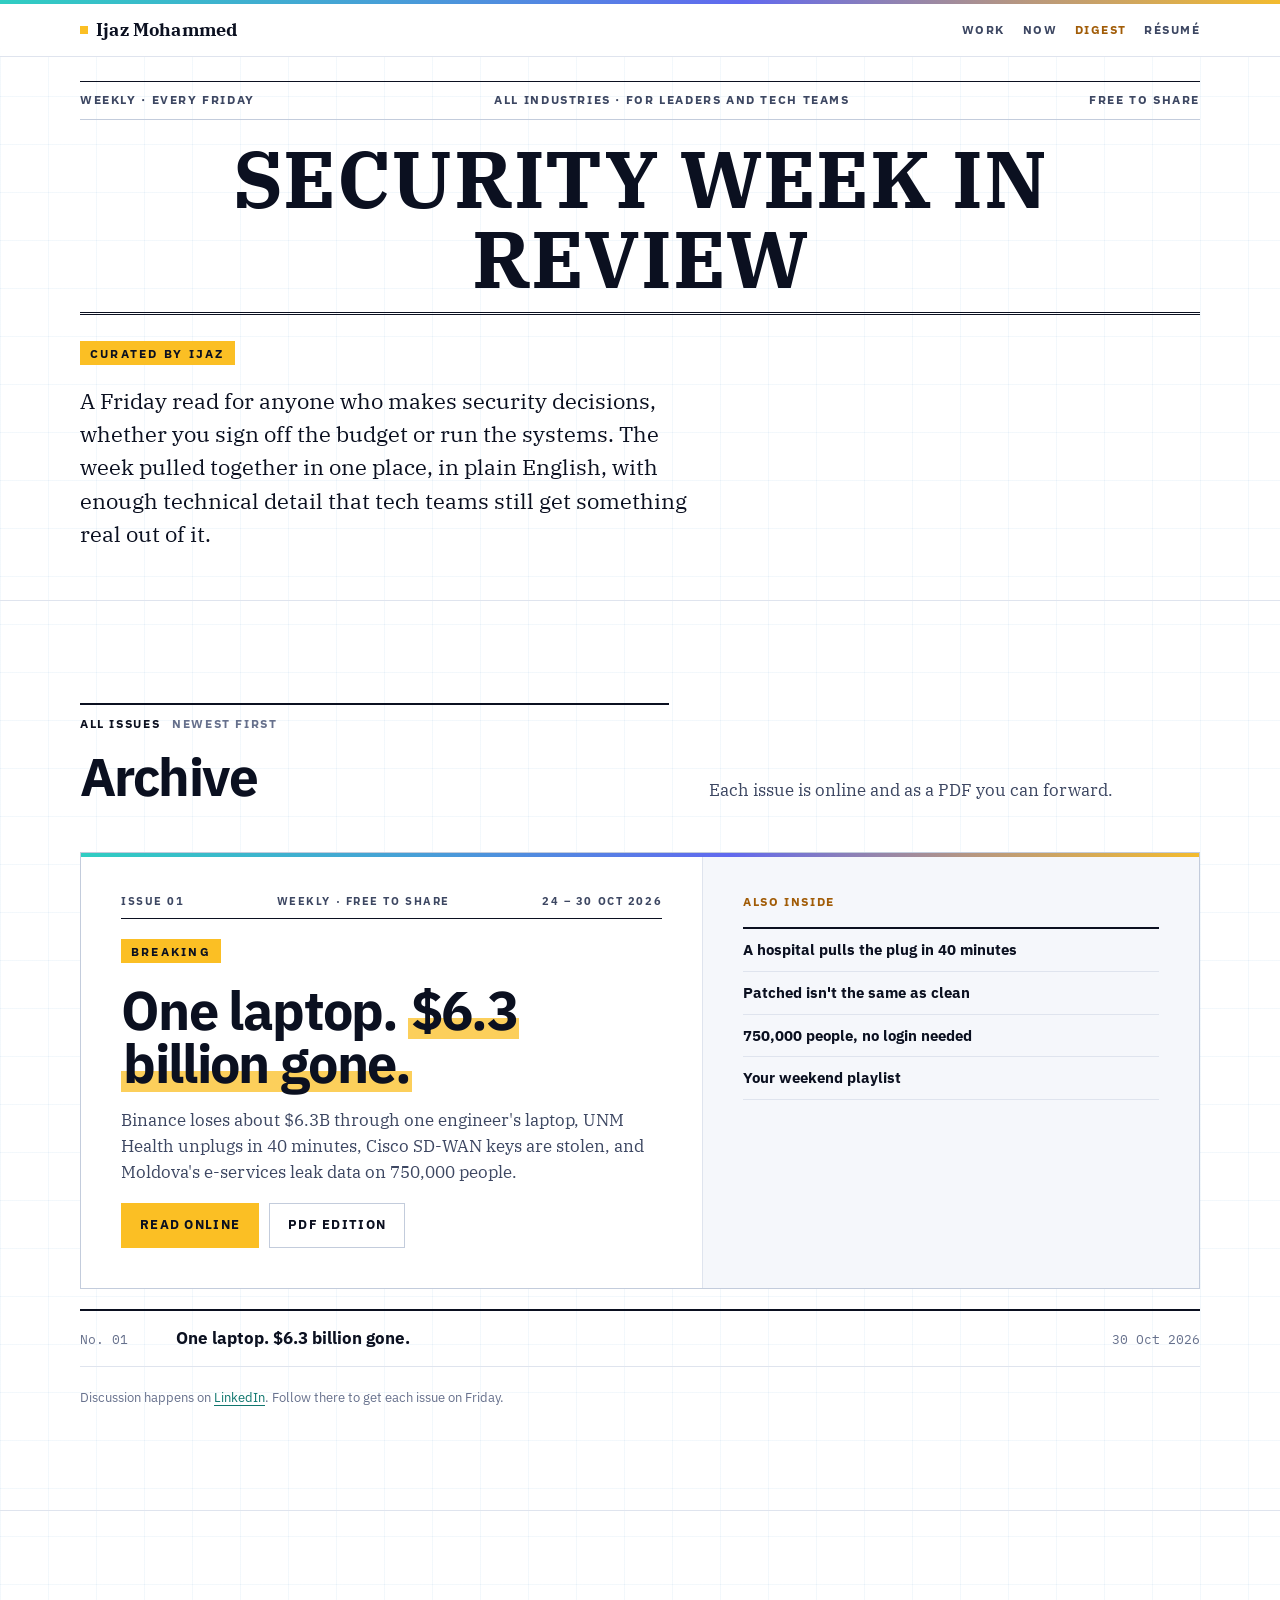
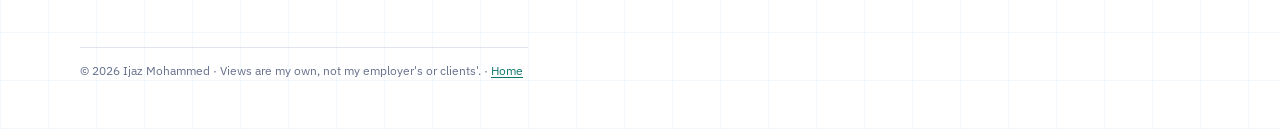
==== digest/index.html @ 64c93bba "Launch personal site and Security Week in Review archive Co-Authored-By: Claude Opus 5.5 <noreply@an" ====
<!doctype html>
<html lang="en">
<head>
<meta charset="utf-8">
<meta name="viewport" content="width=device-width, initial-scale=1, viewport-fit=cover">
<title>Security Week in Review</title>
<meta name="claude:viewport-fit-sides" content="cover">
<meta name="description" content="Security Week in Review: a free Friday digest by Ijaz Mohammed for leaders and tech teams. Every issue, online and as PDF.">
<meta property="og:title" content="Security Week in Review · by Ijaz Mohammed">
<meta property="og:description" content="The week in security, in plain English, every Friday.">
<link rel="icon" href="data:image/svg+xml,%3Csvg xmlns='http://www.w3.org/2000/svg' viewBox='0 0 32 32'%3E%3Crect width='32' height='32' fill='%230b1020'/%3E%3Crect width='32' height='3' fill='%23fbbf24'/%3E%3Ctext x='16' y='23' font-family='Georgia' font-weight='700' font-size='15' text-anchor='middle' fill='%23e9edf6'%3EIM%3C/text%3E%3C/svg%3E">
<meta name="theme-color" content="#ffffff">
<link rel="preconnect" href="https://fonts.googleapis.com">
<link rel="preconnect" href="https://fonts.gstatic.com" crossorigin>
<link rel="stylesheet" href="https://fonts.googleapis.com/css2?family=IBM+Plex+Mono:wght@400;500&family=IBM+Plex+Sans:ital,wght@0,400;0,500;0,600;0,700;1,400&family=IBM+Plex+Serif:ital,wght@0,400;0,500;0,600;0,700;1,400&display=swap">
<link rel="stylesheet" href="../assets/site.css">
</head>
<body>
<header class="topbar">
  <div class="wrap">
    <a class="brand" href="../"><b aria-hidden="true"></b>Ijaz Mohammed</a>
    <nav class="nav" aria-label="Site">
      <a href="../#work">Work</a>
      <a href="../#now" class="opt">Now</a>
      <a href="./" aria-current="page">Digest</a>
      <a href="../assets/Ijaz_Mohammed_Resume.pdf" target="_blank" rel="noopener">Résumé</a>
    </nav>
  </div>
</header>

<main>
  <section class="issue-head">
    <div class="wrap">
      <div class="mast-rule"><span class="label">Weekly · every Friday</span><span class="label">All industries · for leaders and tech teams</span><span class="label">Free to share</span></div>
      <div class="cover-title" style="font-size:clamp(2.2rem,7vw,5rem);padding-block:18px 14px">Security Week in Review</div>
      <div class="kicker"><span class="flag">Curated by Ijaz</span></div>
      <p class="lede">A Friday read for anyone who makes security decisions, whether you sign off the budget or run the systems. The week pulled together in one place, in plain English, with enough technical detail that tech teams still get something real out of it.</p>
    </div>
  </section>

  <section class="section">
    <div class="wrap">
      <div class="section-head">
        <div><div class="kick"><span class="label">All issues</span><span class="label">Newest first</span></div><h2>Archive</h2></div>
        <p class="side">Each issue is online and as a PDF you can forward.</p>
      </div>

      <!-- ISSUES:START  (newest first; the weekly update adds a new card + list row here) -->
      <article class="cover">
        <div class="cover-main">
          <div class="cover-rule"><span>Issue 01</span><span>Weekly · free to share</span><span>24 – 30 Oct 2026</span></div>
          <div><span class="flag">Breaking</span></div>
          <h3 class="cover-head">One laptop. <span class="hl">$6.3 billion gone.</span></h3>
          <p class="cover-deck">Binance loses about $6.3B through one engineer's laptop, UNM Health unplugs in 40 minutes, Cisco SD-WAN keys are stolen, and Moldova's e-services leak data on 750,000 people.</p>
          <div class="actions">
            <a class="btn primary" href="issue-01.html">Read online</a>
            <a class="btn" href="pdf/SecurityWeekInReview_Issue01_2026-10-30.pdf" target="_blank" rel="noopener">PDF edition</a>
          </div>
        </div>
        <div class="cover-side">
          <span class="label" style="color:var(--amber)">Also inside</span>
          <div class="also"><div>A hospital pulls the plug in 40 minutes</div><div>Patched isn't the same as clean</div><div>750,000 people, no login needed</div><div>Your weekend playlist</div></div>
        </div>
      </article>

      <div class="issue-list">
        <a href="issue-01.html"><span class="mono">No. 01</span><span class="ttl">One laptop. $6.3 billion gone.</span><span class="mono">30 Oct 2026</span></a>
      </div>
      <!-- ISSUES:END -->

      <p class="footnote">Discussion happens on <a href="https://www.linkedin.com/in/ijaz-mohammed" target="_blank" rel="noopener">LinkedIn</a>. Follow there to get each issue on Friday.</p>
    </div>
  </section>
</main>

<footer class="footer">
  <div class="wrap">
    <p class="small">© 2026 Ijaz Mohammed · Views are my own, not my employer's or clients'. · <a href="../">Home</a></p>
  </div>
</footer>
</body>
</html>
---- assets/site.css ----
/* Layout concept: the site as a longer, light edition of Security Week in Review — night-shift navy,
   broadsheet rules and masthead, amber for what matters, teal for evidence. Annex A references
   and real figures are the house detail. A single light look by choice. */
:root {
  /* light edition: white paper, navy ink; bright amber/teal kept as fills, deep shades for text */
  --navy: #ffffff;
  --navy-2: #f5f7fb;
  --navy-3: #eaeef6;
  --line: #dfe4ee;
  --line-2: #c3ccdc;
  --text: #0b1020;
  --text-2: #3d4762;
  --text-3: #66708c;
  --amber: #a15c07;
  --amber-fill: #fbbf24;
  --amber-ink: #0b1020;
  --teal: #0f766e;
  --teal-fill: #2fc9b8;
  --sky: #2f86c4;
  --indigo: #5a62e6;
  --glass: rgba(255, 255, 255, 0.9);
  --card: #ffffff;
  --card-hover: #fbfcfe;
  --strip: linear-gradient(90deg, #30cdc2 0%, #479fd7 30%, #6169ef 58%, #b7977f 80%, #f3bb2e 100%);

  --f-display: "IBM Plex Sans", "Helvetica Neue", Arial, sans-serif;
  --f-serif: "IBM Plex Serif", Georgia, "Times New Roman", serif;
  --f-mono: "IBM Plex Mono", ui-monospace, "SFMono-Regular", Menlo, Consolas, monospace;

  --step--1: 0.8125rem;
  --step-0: 1.0625rem;
  --step-1: 1.3rem;
  --step-2: clamp(1.6rem, 3vw, 2.1rem);
  --step-3: clamp(2.1rem, 5vw, 3.3rem);
  --step-4: clamp(2.5rem, 6.6vw, 4.8rem);
  --measure: 64ch;
  --wrap: 74rem;
  color-scheme: light;
}

* { box-sizing: border-box; }
html { scroll-behavior: smooth; -webkit-text-size-adjust: 100%; background: var(--navy); }
body {
  margin: 0;
  background-color: var(--navy);
  background-image:
    linear-gradient(rgba(47, 134, 196, 0.06) 1px, transparent 1px),
    linear-gradient(90deg, rgba(47, 134, 196, 0.06) 1px, transparent 1px);
  background-size: 48px 48px;
  color: var(--text);
  font-family: var(--f-display);
  font-size: var(--step-0);
  line-height: 1.6;
  
}
body::before { content: ""; position: fixed; inset: 0 0 auto; height: calc(env(safe-area-inset-top, 0px) + 4px); z-index: 20; background: var(--strip); }
a { color: var(--teal); text-underline-offset: 0.2em; text-decoration-thickness: 1px; }
a:hover { color: var(--amber); }
:focus-visible { outline: 2px solid var(--amber); outline-offset: 3px; border-radius: 2px; }
img, svg { max-width: 100%; }
::selection { background: var(--amber-fill); color: var(--amber-ink); }

.wrap {
  max-width: var(--wrap); margin: 0 auto;
  padding-left: max(16px, env(safe-area-inset-left, 0px));
  padding-right: max(16px, env(safe-area-inset-right, 0px));
}
@media (min-width: 760px) { .wrap { padding-left: max(32px, env(safe-area-inset-left, 0px)); padding-right: max(32px, env(safe-area-inset-right, 0px)); } }

/* ---------- type ---------- */
h1, h2, h3, h4 { margin: 0; text-wrap: balance; font-family: var(--f-display); }
h2 { font-size: var(--step-3); font-weight: 700; letter-spacing: -0.035em; line-height: 1.02; }
h3 { font-size: var(--step-1); font-weight: 700; letter-spacing: -0.015em; line-height: 1.2; }
p { margin: 0; max-width: var(--measure); }
.hl { color: inherit; background: linear-gradient(transparent 62%, rgba(251,191,36,0.75) 62%, rgba(251,191,36,0.75) 92%, transparent 92%); -webkit-box-decoration-break: clone; box-decoration-break: clone; padding: 0 0.04em; }
.label { font-family: var(--f-display); font-size: 0.72rem; font-weight: 700; text-transform: uppercase; letter-spacing: 0.14em; color: var(--text-3); }
.mono { font-family: var(--f-mono); font-size: var(--step--1); }
.lede { font-family: var(--f-serif); font-size: clamp(1.15rem, 2vw, 1.35rem); line-height: 1.55; color: var(--text); max-width: 48ch; }
.muted { color: var(--text-2); }
.flag { display: inline-block; background: var(--amber-fill); color: var(--amber-ink); font-weight: 700; font-size: 0.78rem; letter-spacing: 0.18em; text-transform: uppercase; padding: 5px 10px 4px; line-height: 1.2; }
.flag.teal { background: var(--teal-fill); }

/* ---------- top bar ---------- */
.topbar { position: sticky; top: calc(env(safe-area-inset-top, 0px) + 4px); z-index: 15; background: var(--glass); backdrop-filter: blur(10px); border-bottom: 1px solid var(--line); }
.topbar .wrap { display: flex; align-items: center; justify-content: space-between; gap: 10px 20px; padding-block: 12px; flex-wrap: wrap; }
.brand { font-family: var(--f-serif); font-weight: 700; font-size: 1.1rem; color: var(--text); text-decoration: none; letter-spacing: 0.01em; }
.brand b { display: inline-block; width: 8px; height: 8px; background: var(--amber-fill); margin-right: 8px; vertical-align: 2px; }
.nav { display: flex; gap: 4px 18px; flex-wrap: wrap; }
.nav a { font-size: 0.74rem; font-weight: 700; text-transform: uppercase; letter-spacing: 0.12em; color: var(--text-2); text-decoration: none; padding-block: 4px; }
.nav a:hover, .nav a[aria-current="page"] { color: var(--amber); }
@media (max-width: 680px) { .nav .opt { display: none; } }

/* ---------- buttons ---------- */
.actions { display: flex; flex-wrap: wrap; gap: 10px; }
.btn { display: inline-flex; align-items: center; gap: 8px; padding: 11px 18px; font-size: 0.8rem; font-weight: 700; text-transform: uppercase; letter-spacing: 0.1em; text-decoration: none; color: var(--text); border: 1px solid var(--line-2); background: var(--card); transition: border-color .2s, color .2s, transform .2s; }
.btn:hover { border-color: var(--teal); color: var(--teal); transform: translateY(-1px); }
.btn.primary { background: var(--amber-fill); border-color: var(--amber-fill); color: var(--amber-ink); }
.btn.primary:hover { background: #ffd04f; color: var(--amber-ink); }

/* ---------- hero ---------- */
.hero { position: relative; overflow: hidden; border-bottom: 1px solid var(--line); }
.hero canvas { position: absolute; inset: 0; width: 100%; height: 100%; opacity: 0.55; pointer-events: none; }
.hero::after { content: ""; position: absolute; inset: 0; pointer-events: none; background: radial-gradient(ellipse 70% 80% at 20% 40%, rgba(255,255,255,0.94) 0%, rgba(255,255,255,0.62) 55%, rgba(255,255,255,0.25) 100%); }
.hero .wrap { position: relative; z-index: 1; padding-block: 28px 0; }
.mast-rule { display: flex; justify-content: space-between; flex-wrap: wrap; gap: 6px 16px; padding-block: 9px; border-top: 1px solid var(--text); border-bottom: 1px solid var(--line-2); }
.mast-rule .label { color: var(--text-2); }
.masthead { padding-block: clamp(22px, 4vw, 36px) 14px; border-bottom: 3px double var(--text); display: flex; flex-wrap: wrap; align-items: baseline; justify-content: space-between; gap: 8px 24px; }
.masthead .name { font-family: var(--f-serif); font-weight: 700; font-size: var(--step-4); line-height: 0.95; letter-spacing: -0.01em; text-transform: uppercase; }
.masthead .role { font-size: 0.78rem; font-weight: 700; letter-spacing: 0.16em; text-transform: uppercase; color: var(--text-2); }
.hero-grid { display: grid; gap: 36px; padding-block: clamp(28px, 5vw, 52px); }
@media (min-width: 940px) { .hero-grid { grid-template-columns: minmax(0, 1.55fr) minmax(0, 1fr); align-items: center; } }
.hero-copy { display: flex; flex-direction: column; gap: 20px; min-width: 0; }
.headline { font-size: clamp(2.3rem, 5.8vw, 4.4rem); font-weight: 700; letter-spacing: -0.03em; line-height: 0.98; }
.register { margin: 0; background: var(--navy-2); border: 1px solid var(--line); border-left: 3px solid var(--teal-fill); font-family: var(--f-mono); font-size: 0.8rem; line-height: 1.5; min-width: 0; }
.register div { display: grid; grid-template-columns: 8.5em minmax(0, 1fr); gap: 12px; padding: 9px 16px; border-bottom: 1px dashed var(--line); }
.register div:last-child { border-bottom: 0; }
.register dt { color: var(--teal); text-transform: uppercase; letter-spacing: 0.1em; font-size: 0.7rem; padding-top: 2px; }
.register dd { margin: 0; color: var(--text); overflow-wrap: anywhere; }
.live { display: inline-block; width: 8px; height: 8px; border-radius: 50%; background: var(--teal-fill); margin-right: 8px; vertical-align: 1px; box-shadow: 0 0 0 0 rgba(47, 201, 184, 0.6); animation: live 2.4s infinite; }
@keyframes live { 0% { box-shadow: 0 0 0 0 rgba(47,201,184,0.55); } 70% { box-shadow: 0 0 0 9px rgba(47,201,184,0); } 100% { box-shadow: 0 0 0 0 rgba(47,201,184,0); } }
.inside { display: grid; grid-template-columns: repeat(2, minmax(0, 1fr)); gap: 0; border-top: 2px solid var(--text); padding-block: 14px 26px; }
@media (min-width: 860px) { .inside { grid-template-columns: 8rem repeat(4, minmax(0, 1fr)); } }
.inside .label { color: var(--amber); padding: 4px 12px 4px 0; grid-column: 1 / -1; margin-bottom: 6px; }
@media (min-width: 860px) { .inside .label { grid-column: auto; margin-bottom: 0; } }
.inside a { display: flex; flex-direction: column; gap: 2px; padding: 4px 14px; border-left: 1px solid var(--line-2); text-decoration: none; color: var(--text); font-weight: 700; font-size: 0.92rem; line-height: 1.3; }
.inside a span { font-weight: 500; font-size: 0.8rem; color: var(--text-3); }
.inside a:hover { color: var(--amber); }
@media (max-width: 859px) { .inside a { padding-block: 8px; } }

/* load sequence: transforms only, so the page is complete at rest */
@media (prefers-reduced-motion: no-preference) {
  .rise { animation: rise 0.8s cubic-bezier(.2, .7, .2, 1) both; }
  .rise.d1 { animation-delay: .08s; } .rise.d2 { animation-delay: .16s; } .rise.d3 { animation-delay: .24s; } .rise.d4 { animation-delay: .32s; }
  @keyframes rise { from { transform: translateY(14px); } to { transform: none; } }
}

/* ---------- numbers band ---------- */
.band { border-bottom: 1px solid var(--line); background: var(--navy-2); }
.band .wrap { display: grid; grid-template-columns: repeat(2, minmax(0, 1fr)); }
@media (min-width: 860px) { .band .wrap { grid-template-columns: repeat(5, minmax(0, 1fr)); } }
.stat { padding: 22px 16px 22px 0; display: flex; flex-direction: column; gap: 4px; min-width: 0; border-bottom: 1px solid var(--line); }
@media (min-width: 860px) { .stat { border-bottom: 0; border-right: 1px solid var(--line); padding-left: 18px; } .stat:first-child { padding-left: 0; } .stat:last-child { border-right: 0; } }
.stat strong { font-size: clamp(2rem, 4vw, 2.7rem); font-weight: 700; letter-spacing: -0.03em; line-height: 1; color: var(--text); padding-top: 10px; border-top: 4px solid var(--amber-fill); align-self: flex-start; font-variant-numeric: tabular-nums; }
.stat span { font-size: 0.86rem; color: var(--text-2); line-height: 1.35; }

/* ---------- sections ---------- */
.section { padding-block: clamp(56px, 8vw, 104px); border-bottom: 1px solid var(--line); }
.section-head { display: grid; gap: 14px 40px; margin-bottom: clamp(28px, 4vw, 48px); }
@media (min-width: 940px) { .section-head { grid-template-columns: minmax(0, 1.2fr) minmax(0, 1fr); align-items: end; } }
.kick { display: flex; align-items: center; gap: 12px; padding-top: 10px; border-top: 2px solid var(--text); margin-bottom: 16px; }
.kick .label { color: var(--text); }
.kick .label + .label { color: var(--text-3); }
.section-head .side { color: var(--text-2); font-family: var(--f-serif); font-size: 1.08rem; line-height: 1.6; }
.footnote { margin-top: 20px; font-size: 0.82rem; color: var(--text-3); }

/* ---------- method ---------- */
.method { list-style: none; margin: 0; padding: 0; display: grid; gap: 28px; counter-reset: step; position: relative; }
@media (min-width: 760px) { .method { grid-template-columns: repeat(2, minmax(0, 1fr)); } }
@media (min-width: 1100px) { .method { grid-template-columns: repeat(4, minmax(0, 1fr)); gap: 0; }
  .method::before { content: ""; position: absolute; left: 0; right: 0; top: 30px; height: 2px; background: var(--strip); } }
.method li { display: flex; flex-direction: column; gap: 12px; padding-right: 26px; position: relative; min-width: 0; }
.method .n { width: 60px; height: 60px; display: grid; place-items: center; background: var(--navy); border: 2px solid var(--amber-fill); color: var(--text); font-weight: 700; font-size: 1.3rem; letter-spacing: -0.03em; position: relative; z-index: 1; }
.method p { font-size: 0.97rem; color: var(--text-2); }

/* ---------- case files ---------- */
.cases { display: grid; gap: 16px; }
@media (min-width: 900px) { .cases { grid-template-columns: repeat(2, minmax(0, 1fr)); } }
.case { position: relative; display: flex; flex-direction: column; gap: 12px; padding: 24px 24px 22px; background: var(--card); box-shadow: 0 1px 2px rgba(11,16,32,0.04); border: 1px solid var(--line); transition: border-color .25s, transform .25s, background .25s; min-width: 0; outline: none; }
.case::before { content: ""; position: absolute; left: -1px; top: -1px; height: 3px; width: 56px; background: var(--amber-fill); transition: width .35s; }
.case:hover, .case:focus-visible, .case.on { border-color: var(--teal-fill); transform: translateY(-2px); background: var(--card-hover); box-shadow: 0 10px 28px -14px rgba(11,16,32,0.25); }
.case:hover::before, .case:focus-visible::before, .case.on::before { width: calc(100% + 2px); background: var(--strip); }
.case.wide { grid-column: 1 / -1; }
.case-top { display: flex; flex-wrap: wrap; gap: 6px 10px; align-items: center; justify-content: space-between; }
.tags { display: flex; flex-wrap: wrap; gap: 6px; }
.tag { font-size: 0.66rem; font-weight: 700; text-transform: uppercase; letter-spacing: 0.12em; padding: 3px 8px; border: 1px solid var(--teal); color: var(--teal); line-height: 1.4; }
.tag.amber { border-color: var(--amber); color: var(--amber); }
.tag.hot { border-color: var(--amber-fill); background: var(--amber-fill); color: var(--amber-ink); }
.where { font-family: var(--f-mono); font-size: 0.75rem; color: var(--text-3); }
.case h3 { font-size: clamp(1.3rem, 2.2vw, 1.6rem); font-weight: 700; letter-spacing: -0.03em; line-height: 1.12; }
.case p { color: var(--text-2); font-size: 0.97rem; }
.fig { font-family: var(--f-mono); font-size: 0.86rem; font-weight: 500; color: var(--text); background: rgba(251,191,36,0.28); padding: 0 4px; white-space: nowrap; }
.controls { display: flex; flex-wrap: wrap; gap: 6px; margin-top: auto; padding-top: 12px; border-top: 1px dashed var(--line); align-items: center; }
.controls .label { margin-right: 4px; font-size: 0.66rem; }
.chip { font-family: var(--f-mono); font-size: 0.72rem; color: var(--text); background: var(--navy-3); border: 1px solid var(--line-2); padding: 1px 7px; line-height: 1.6; white-space: nowrap; }
.chip.x { color: var(--text-2); border-style: dashed; }

/* ---------- Annex A coverage ---------- */
.coverage { display: grid; gap: 28px; margin-top: clamp(40px, 6vw, 64px); padding: clamp(20px, 3vw, 32px); border: 1px solid var(--line); background: var(--navy-2); }
@media (min-width: 980px) { .coverage { grid-template-columns: minmax(0, 1.6fr) minmax(0, 1fr); } }
.cov-head { grid-column: 1 / -1; display: flex; flex-wrap: wrap; align-items: end; justify-content: space-between; gap: 12px 24px; }
.cov-head h3 { font-size: clamp(1.4rem, 2.6vw, 1.9rem); font-weight: 700; letter-spacing: -0.03em; }
.cov-count { font-family: var(--f-mono); font-size: 0.85rem; color: var(--text-2); }
.cov-count b { color: var(--text); font-size: 1.4rem; font-weight: 500; background: rgba(251,191,36,0.4); padding: 0 4px; }
.themes { display: flex; flex-direction: column; gap: 16px; min-width: 0; }
.theme { display: flex; flex-direction: column; gap: 8px; }
.theme .label { display: flex; justify-content: space-between; gap: 12px; }
.cells { display: grid; grid-template-columns: repeat(auto-fill, minmax(34px, 1fr)); gap: 4px; }
.cell { appearance: none; font: inherit; font-family: var(--f-mono); font-size: 0.64rem; height: 30px; padding: 0; border: 1px solid var(--line); background: var(--card); color: var(--text-3); cursor: pointer; transition: background .2s, color .2s, border-color .2s, transform .15s; }
.cell.on { background: rgba(47, 201, 184, 0.2); border-color: rgba(15, 118, 110, 0.45); color: var(--teal); font-weight: 500; }
.cell.lit { background: var(--amber-fill); border-color: var(--amber-fill); color: var(--amber-ink); transform: scale(1.06); }
.cell.sel { outline: 2px solid var(--text); outline-offset: 1px; }
.cell:hover { border-color: var(--text-2); }
.cov-panel { display: flex; flex-direction: column; gap: 12px; min-width: 0; padding: 18px; background: var(--card); border: 1px solid var(--line); align-self: start; }
.cov-panel .code { font-family: var(--f-mono); color: var(--amber); font-size: 0.9rem; }
.cov-panel h4 { font-size: 1.2rem; font-weight: 700; letter-spacing: -0.01em; line-height: 1.25; }
.cov-panel ul { margin: 0; padding-left: 1.1em; color: var(--text-2); font-size: 0.93rem; display: flex; flex-direction: column; gap: 4px; }
.cov-key { display: flex; flex-wrap: wrap; gap: 8px 18px; font-size: 0.78rem; color: var(--text-3); }
.cov-key i { display: inline-block; width: 12px; height: 12px; margin-right: 6px; vertical-align: -1px; border: 1px solid var(--line); }
.cov-key i.on { background: rgba(47,201,184,0.2); border-color: rgba(15,118,110,0.45); }
.cov-key i.lit { background: var(--amber-fill); border-color: var(--amber-fill); }

/* ---------- footprint + timeline ---------- */
.foot-grid { display: grid; gap: 32px; }
@media (min-width: 980px) { .foot-grid { grid-template-columns: minmax(0, 1.5fr) minmax(0, 1fr); align-items: center; } }
.map-box { position: relative; border: 1px solid var(--line); background: var(--card); padding: 8px; min-width: 0; }
.map { display: block; width: 100%; height: auto; }
.map .l { fill: #d6dce8; }
.map .g { fill: var(--amber-fill); }
.map .i { fill: var(--teal-fill); }
.map .pin { fill: var(--text); }
.map .pulse { fill: none; stroke: var(--amber); stroke-width: 2; transform-box: fill-box; transform-origin: center; }
@media (prefers-reduced-motion: no-preference) { .map .pulse { animation: pulse 2.6s ease-out infinite; } }
@keyframes pulse { 0% { transform: scale(1); opacity: 1; } 100% { transform: scale(4); opacity: 0; } }
.map text { fill: var(--text); font: 600 15px var(--f-display); paint-order: stroke; stroke: var(--navy); stroke-width: 5px; stroke-linejoin: round; }
.map-legend { display: flex; flex-wrap: wrap; gap: 8px 18px; padding: 10px 8px 4px; font-size: 0.8rem; color: var(--text-2); }
.map-legend i { display: inline-block; width: 10px; height: 10px; border-radius: 50%; margin-right: 7px; vertical-align: 0; }
.places { display: flex; flex-direction: column; gap: 0; border-top: 2px solid var(--text); }
.places > div { display: grid; grid-template-columns: minmax(0, 1fr) auto; gap: 12px; padding: 14px 0; border-bottom: 1px solid var(--line); align-items: baseline; }
.places > div > div { min-width: 0; display: flex; flex-direction: column; gap: 2px; }
.places strong { font-weight: 700; }
.places span { font-size: 0.88rem; color: var(--text-2); }
.places .yrs { font-family: var(--f-mono); font-size: 0.78rem; color: var(--text-3); white-space: nowrap; }

.gantt-scroll { overflow-x: auto; margin-bottom: 32px; border: 1px solid var(--line); background: var(--card); }
.gantt { min-width: 760px; padding: 20px 22px 16px; }
.g-years { display: grid; grid-template-columns: 10rem minmax(0, 1fr); }
.g-years .ticks { position: relative; height: 22px; }
.g-years .ticks span { position: absolute; top: 0; transform: translateX(-50%); font-family: var(--f-mono); font-size: 0.7rem; color: var(--text-3); }
.g-lane { display: grid; grid-template-columns: 10rem minmax(0, 1fr); align-items: center; min-height: 46px; border-top: 1px solid var(--line); }
.g-lane .label { color: var(--text-2); }
.g-track { position: relative; height: 46px; background-image: linear-gradient(90deg, var(--line) 1px, transparent 1px); background-size: calc(100% / 14) 100%; }
.g-bar { position: absolute; top: 9px; height: 28px; display: flex; align-items: center; padding: 0 8px; font-size: 0.72rem; font-weight: 700; letter-spacing: 0.02em; white-space: nowrap; overflow: hidden; text-overflow: ellipsis; color: var(--amber-ink); border-radius: 1px; }
.g-bar.eng { background: var(--indigo); color: #fff; }
.g-bar.study { background: transparent; border: 1px dashed var(--text-3); color: var(--text-2); }
.g-bar.aud { background: var(--teal-fill); }
.g-bar.sec { background: var(--amber-fill); }
.g-bar.now { box-shadow: 0 0 0 2px var(--navy), 0 0 0 3px var(--text); }
.g-note { margin-top: 10px; font-size: 0.8rem; color: var(--text-3); }

.timeline { width: 100%; border-collapse: collapse; font-size: 0.97rem; }
.table-scroll { overflow-x: auto; border-top: 2px solid var(--text); }
.timeline th { text-align: left; font-size: 0.68rem; font-weight: 700; text-transform: uppercase; letter-spacing: 0.14em; color: var(--text-3); padding: 12px 14px 12px 0; border-bottom: 1px solid var(--line); }
.timeline td { vertical-align: top; padding: 16px 16px 16px 0; border-bottom: 1px solid var(--line); }
.timeline td.when { font-family: var(--f-mono); font-size: 0.78rem; color: var(--text-3); white-space: nowrap; width: 11rem; font-variant-numeric: tabular-nums; }
.timeline .org { font-weight: 700; font-size: 1.05rem; display: block; letter-spacing: -0.01em; }
.timeline .role { color: var(--text-2); font-size: 0.92rem; }
.timeline .note { color: var(--text-2); font-size: 0.93rem; min-width: 18rem; }
.timeline .place { font-family: var(--f-mono); font-size: 0.74rem; color: var(--text-3); white-space: nowrap; }
.timeline tr.current td.when { color: var(--amber); }
@media (max-width: 680px) {
  .timeline thead { display: none; }
  .timeline, .timeline tbody, .timeline tr, .timeline td { display: block; width: auto; }
  .timeline tr { padding-block: 14px; border-bottom: 1px solid var(--line); }
  .timeline td { border: 0; padding: 2px 0; }
  .timeline .note { min-width: 0; margin-top: 6px; }
}

/* ---------- credentials ---------- */
.creds { display: grid; gap: 16px; }
@media (min-width: 760px) { .creds { grid-template-columns: repeat(3, minmax(0, 1fr)); } }
.cred { display: flex; flex-direction: column; gap: 10px; padding: 22px; background: var(--card); border: 1px solid var(--line); position: relative; min-width: 0; }
.seal { width: 64px; height: 64px; border-radius: 50%; border: 2px solid var(--amber-fill); display: grid; place-items: center; text-align: center; font-size: 0.62rem; font-weight: 700; letter-spacing: 0.06em; color: var(--text); line-height: 1.1; text-transform: uppercase; box-shadow: inset 0 0 0 4px var(--card), inset 0 0 0 5px rgba(251,191,36,0.55); }
.cred .issuer { font-size: 0.7rem; font-weight: 700; letter-spacing: 0.14em; text-transform: uppercase; color: var(--teal); }
.cred h3 { font-size: 1.15rem; }
.cred p { color: var(--text-2); font-size: 0.93rem; }
.edu { margin-top: 32px; border-top: 2px solid var(--text); }
.edu div { display: grid; gap: 4px 24px; padding-block: 14px; border-bottom: 1px solid var(--line); }
@media (min-width: 760px) { .edu div { grid-template-columns: minmax(0, 1fr) minmax(0, 1fr) 8rem; align-items: baseline; } }
.edu strong { font-weight: 700; }
.edu span { color: var(--text-2); font-size: 0.93rem; }
.edu .yr { font-family: var(--f-mono); font-size: 0.78rem; color: var(--text-3); }

/* ---------- now ---------- */
.now { display: grid; gap: 16px; }
@media (min-width: 900px) { .now { grid-template-columns: repeat(2, minmax(0, 1fr)); } }
.now article { display: flex; flex-direction: column; gap: 12px; padding: 24px; background: var(--card); border: 1px solid var(--line); min-width: 0; }
.now article.lead { border-color: var(--line-2); }
.pill { align-self: flex-start; font-size: 0.66rem; font-weight: 700; text-transform: uppercase; letter-spacing: 0.14em; padding: 3px 9px; border-radius: 999px; border: 1px solid currentColor; }
.pill.prog { color: var(--amber); }
.pill.ongoing { color: var(--teal); }
.now h3 { font-size: 1.35rem; font-weight: 700; letter-spacing: -0.02em; }
.now p { color: var(--text-2); font-size: 0.97rem; }
.weeks { display: grid; grid-template-columns: repeat(13, minmax(0, 1fr)); gap: 4px; }
.weeks span { height: 12px; background: var(--line); }
.weeks span.done { background: var(--teal-fill); }
.weeks span.cur { background: var(--amber-fill); }
@media (prefers-reduced-motion: no-preference) { .weeks span.cur { animation: blink 1.6s ease-in-out infinite; } }
@keyframes blink { 50% { opacity: 0.45; } }
.weeks-key { display: flex; justify-content: space-between; gap: 8px; font-family: var(--f-mono); font-size: 0.7rem; color: var(--text-3); }
.done-list { display: flex; flex-wrap: wrap; gap: 6px; }
.now ul { margin: 0; padding-left: 1.1em; color: var(--text-2); font-size: 0.95rem; display: flex; flex-direction: column; gap: 4px; }
.cert-path { display: flex; align-items: center; flex-wrap: wrap; gap: 8px; }
.cert-path span { font-weight: 700; font-size: 1.05rem; padding: 6px 12px; border: 1px solid var(--line-2); }
.cert-path span.next { border-color: var(--amber-fill); background: rgba(251,191,36,0.25); color: var(--text); }
.cert-path i { color: var(--text-3); font-style: normal; }

/* ---------- digest cover ---------- */
.cover { display: grid; border: 1px solid var(--line-2); background: var(--navy); position: relative; }
.cover::before { content: ""; position: absolute; left: 0; right: 0; top: 0; height: 4px; background: var(--strip); }
@media (min-width: 940px) { .cover { grid-template-columns: minmax(0, 1.25fr) minmax(0, 1fr); } }
.cover-main { padding: clamp(22px, 4vw, 40px); display: flex; flex-direction: column; gap: 18px; min-width: 0; }
.cover-rule { display: flex; justify-content: space-between; flex-wrap: wrap; gap: 6px 14px; font-size: 0.7rem; font-weight: 700; letter-spacing: 0.14em; text-transform: uppercase; color: var(--text-2); padding-bottom: 8px; border-bottom: 1px solid var(--text); }
.cover-title { font-family: var(--f-serif); font-weight: 700; text-transform: uppercase; text-align: center; font-size: clamp(1.8rem, 4.4vw, 3rem); line-height: 1; letter-spacing: 0.01em; padding-block: 6px 12px; border-bottom: 3px double var(--text); }
.cover-head { font-size: clamp(2rem, 4.6vw, 3.4rem); font-weight: 700; letter-spacing: -0.03em; line-height: 0.98; }
.cover-deck { font-family: var(--f-serif); color: var(--text-2); font-size: 1.05rem; line-height: 1.55; }
.cover-side { padding: clamp(22px, 4vw, 40px); background: var(--navy-2); border-top: 1px solid var(--line); display: flex; flex-direction: column; gap: 16px; min-width: 0; }
@media (min-width: 940px) { .cover-side { border-top: 0; border-left: 1px solid var(--line); } }
.cover-side blockquote { margin: 0; padding: 14px 16px; background: var(--navy-3); border-left: 3px solid var(--amber-fill); font-family: var(--f-serif); font-style: italic; color: var(--text); line-height: 1.55; }
.also { display: flex; flex-direction: column; border-top: 2px solid var(--text); }
.also div { padding: 9px 0; border-bottom: 1px solid var(--line); font-weight: 700; font-size: 0.93rem; }
.issue-list { margin-top: 20px; border-top: 2px solid var(--text); }
.issue-list a { display: grid; grid-template-columns: 5rem minmax(0, 1fr) auto; gap: 16px; padding: 14px 0; border-bottom: 1px solid var(--line); text-decoration: none; color: var(--text); align-items: baseline; }
.issue-list a:hover .ttl { color: var(--amber); }
.issue-list .ttl { font-weight: 700; }
.issue-list .mono { color: var(--text-3); }

/* ---------- footer ---------- */
.footer { padding-block: clamp(56px, 8vw, 96px) 48px; position: relative; }
.footer-grid { display: grid; gap: 32px; }
@media (min-width: 940px) { .footer-grid { grid-template-columns: minmax(0, 1.3fr) minmax(0, 1fr); align-items: end; } }
.footer .big { font-size: clamp(2.6rem, 7vw, 5.4rem); font-weight: 700; letter-spacing: -0.035em; line-height: 0.92; }
.contact { display: flex; flex-direction: column; border-top: 2px solid var(--text); }
.contact .row { display: flex; flex-wrap: wrap; gap: 6px 14px; align-items: baseline; padding: 12px 0; border-bottom: 1px solid var(--line); font-family: var(--f-mono); font-size: 0.9rem; min-width: 0; }
.contact .row > *:nth-child(2) { overflow-wrap: anywhere; }
.contact .k { font-family: var(--f-display); font-weight: 700; color: var(--text-3); text-transform: uppercase; letter-spacing: 0.14em; font-size: 0.68rem; width: 6rem; }
.copy { font-family: var(--f-display); font-size: 0.66rem; font-weight: 700; text-transform: uppercase; letter-spacing: 0.12em; background: none; border: 1px solid var(--line-2); color: var(--text-2); padding: 3px 9px; cursor: pointer; }
.copy:hover { border-color: var(--amber); color: var(--amber); }
.small { font-size: 0.74rem; color: var(--text-3); margin-top: 40px; padding-top: 14px; border-top: 1px solid var(--line); }

/* ---------- digest pages ---------- */
.issue-head { padding-block: 28px clamp(28px, 5vw, 48px); border-bottom: 1px solid var(--line); }
.issue-head .mast-rule { margin-bottom: 0; }
.issue-head .cover-title { margin-bottom: 26px; }
.issue-head .kicker { display: flex; flex-wrap: wrap; gap: 8px; margin-bottom: 18px; }
.issue-head h1 { font-size: clamp(2.4rem, 6.4vw, 4.8rem); font-weight: 700; letter-spacing: -0.035em; line-height: 0.96; max-width: 18ch; }
.issue-head .lede { margin-top: 20px; }
.issue-head .actions { margin-top: 24px; }
.article { display: grid; gap: 40px; padding-block: 44px 80px; }
@media (min-width: 980px) { .article { grid-template-columns: 13rem minmax(0, 1fr); gap: 56px; } }
.toc { display: none; }
@media (min-width: 980px) {
  .toc { display: block; position: sticky; top: calc(env(safe-area-inset-top, 0px) + 80px); align-self: start; border-top: 2px solid var(--text); padding-top: 10px; }
  .toc ol { list-style: none; margin: 12px 0 0; padding: 0; display: flex; flex-direction: column; gap: 8px; }
  .toc a { font-size: 0.85rem; font-weight: 600; color: var(--text-2); text-decoration: none; }
  .toc a:hover { color: var(--amber); }
}
.prose { min-width: 0; display: flex; flex-direction: column; gap: 64px; }
.prose section { display: flex; flex-direction: column; gap: 16px; scroll-margin-top: 90px; }
.prose section > .label:first-child { padding-top: 10px; border-top: 2px solid var(--text); color: var(--text); }
.prose h2 { font-size: var(--step-2); }
.prose h3 { font-size: 1.3rem; font-weight: 700; letter-spacing: -0.02em; }
.prose ul, .prose ol { margin: 0; padding-left: 1.2em; max-width: var(--measure); display: flex; flex-direction: column; gap: 8px; color: var(--text-2); }
.prose strong { color: var(--text); }
.tagrow { display: flex; flex-wrap: wrap; gap: 6px; }
.brief { display: grid; border-top: 1px solid var(--line); }
.brief div { display: grid; gap: 4px 20px; padding-block: 14px; border-bottom: 1px solid var(--line); }
@media (min-width: 760px) { .brief div { grid-template-columns: 13rem minmax(0, 1fr); } }
.brief .label { color: var(--amber); }
.take { background: var(--navy-2); border: 1px solid var(--line); border-left: 3px solid var(--amber-fill); padding: 20px 22px; display: flex; flex-direction: column; gap: 10px; }
.take .label { color: var(--amber); }
.take p { font-family: var(--f-serif); font-size: 1.12rem; line-height: 1.6; }
.split { display: grid; gap: 14px; }
@media (min-width: 760px) { .split { grid-template-columns: repeat(2, minmax(0, 1fr)); } }
.box { border: 1px solid var(--line); background: var(--navy-2); padding: 16px 18px; display: flex; flex-direction: column; gap: 8px; min-width: 0; }
.box .label { color: var(--teal); }
.box p { font-size: 0.97rem; color: var(--text-2); }
.timeline-mini { list-style: none; padding: 0 !important; margin: 0; border-left: 2px solid var(--line-2); }
.timeline-mini li { padding: 6px 0 6px 18px; position: relative; color: var(--text) !important; }
.timeline-mini li::before { content: ""; position: absolute; left: -6px; top: 0.95em; width: 10px; height: 10px; border-radius: 50%; background: var(--amber-fill); box-shadow: 0 0 0 2px var(--navy); }
.timeline-mini b { font-weight: 700; color: var(--teal); margin-right: 10px; }
.numbers { display: grid; gap: 1px; background: var(--line); border: 1px solid var(--line); }
@media (min-width: 760px) { .numbers { grid-template-columns: repeat(2, minmax(0, 1fr)); } }
.numbers div { background: var(--navy-2); padding: 20px; display: flex; flex-direction: column; gap: 6px; }
.numbers strong { font-weight: 700; letter-spacing: -0.03em; font-size: 2.5rem; line-height: 1; color: var(--text); }
.numbers span { color: var(--text-2); font-size: 0.95rem; }
.src { font-family: var(--f-mono); font-size: 0.74rem; color: var(--text-3); }
.story { border-top: 1px solid var(--line); padding-top: 20px; display: flex; flex-direction: column; gap: 12px; }
.story dl { margin: 0; display: grid; gap: 8px; max-width: var(--measure); }
.story dl div { display: grid; gap: 2px 14px; }
@media (min-width: 760px) { .story dl div { grid-template-columns: 6rem minmax(0, 1fr); } }
.story dt { font-size: 0.68rem; font-weight: 700; text-transform: uppercase; letter-spacing: 0.14em; color: var(--teal); padding-top: 4px; }
.story dd { margin: 0; color: var(--text-2); }
.checklist { list-style: none; padding: 0 !important; }
.checklist li { display: grid; grid-template-columns: 5.5rem minmax(0, 1fr); gap: 12px; padding: 12px 0; border-bottom: 1px solid var(--line); color: var(--text) !important; }
.checklist li .label { color: var(--amber); }
.picks { display: flex; flex-direction: column; border-top: 1px solid var(--line); }
.picks a { display: grid; grid-template-columns: 4.5rem minmax(0, 1fr); gap: 14px; padding: 16px 0; border-bottom: 1px solid var(--line); text-decoration: none; color: var(--text); }
.picks a:hover strong { color: var(--amber); }
.picks .len { font-weight: 700; font-size: 1.9rem; letter-spacing: -0.03em; line-height: 1; color: var(--teal); }
.picks .len small { display: block; font-size: 0.62rem; font-weight: 700; color: var(--text-3); letter-spacing: 0.14em; }
.picks span { color: var(--text-2); font-size: 0.95rem; display: block; }
.versus { display: grid; gap: 12px; align-items: stretch; }
@media (min-width: 760px) { .versus { grid-template-columns: minmax(0, 1fr) auto minmax(0, 1fr); align-items: center; } }
.versus .vs { font-weight: 700; font-size: 1.6rem; color: var(--amber); text-align: center; }

@media (prefers-reduced-motion: reduce) { html { scroll-behavior: auto; } *, *::before, *::after { animation: none !important; transition: none !important; } }
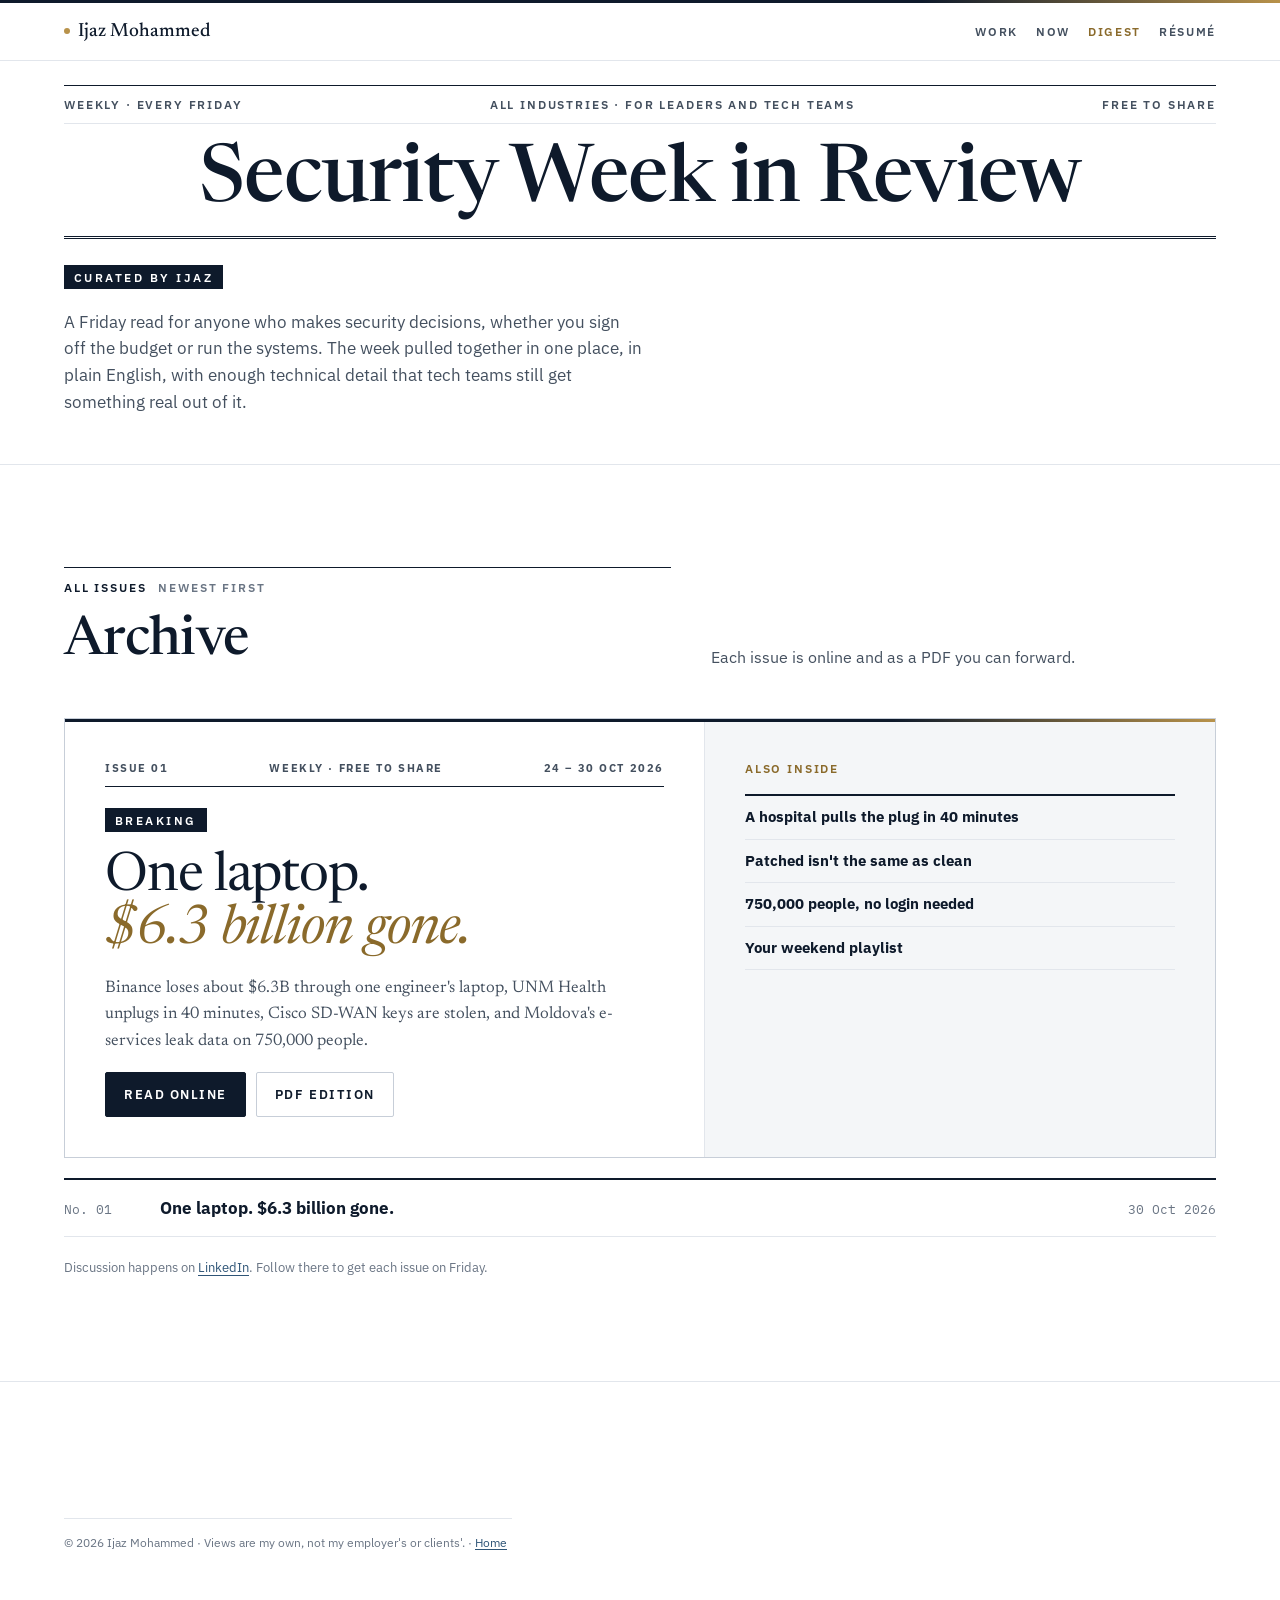
==== commit 8cb9d656: "Refined redesign: Newsreader headings, navy and brass palette, new portrait, NOVA update with the se" ====
--- a/digest/index.html
+++ b/digest/index.html
@@ -8,11 +8,11 @@
 <meta name="description" content="Security Week in Review: a free Friday digest by Ijaz Mohammed for leaders and tech teams. Every issue, online and as PDF.">
 <meta property="og:title" content="Security Week in Review · by Ijaz Mohammed">
 <meta property="og:description" content="The week in security, in plain English, every Friday.">
-<link rel="icon" href="data:image/svg+xml,%3Csvg xmlns='http://www.w3.org/2000/svg' viewBox='0 0 32 32'%3E%3Crect width='32' height='32' fill='%230b1020'/%3E%3Crect width='32' height='3' fill='%23fbbf24'/%3E%3Ctext x='16' y='23' font-family='Georgia' font-weight='700' font-size='15' text-anchor='middle' fill='%23e9edf6'%3EIM%3C/text%3E%3C/svg%3E">
+<link rel="icon" href="data:image/svg+xml,%3Csvg xmlns='http://www.w3.org/2000/svg' viewBox='0 0 32 32'%3E%3Crect width='32' height='32' fill='%230e1a2b'/%3E%3Crect y='29' width='32' height='3' fill='%23b8924a'/%3E%3Ctext x='16' y='22' font-family='Georgia' font-size='15' text-anchor='middle' fill='%23ffffff'%3EIM%3C/text%3E%3C/svg%3E">
 <meta name="theme-color" content="#ffffff">
 <link rel="preconnect" href="https://fonts.googleapis.com">
 <link rel="preconnect" href="https://fonts.gstatic.com" crossorigin>
-<link rel="stylesheet" href="https://fonts.googleapis.com/css2?family=IBM+Plex+Mono:wght@400;500&family=IBM+Plex+Sans:ital,wght@0,400;0,500;0,600;0,700;1,400&family=IBM+Plex+Serif:ital,wght@0,400;0,500;0,600;0,700;1,400&display=swap">
+<link rel="stylesheet" href="https://fonts.googleapis.com/css2?family=IBM+Plex+Mono:wght@400;500&family=IBM+Plex+Sans:ital,wght@0,400;0,500;0,600;0,700;1,400&family=Newsreader:ital,opsz,wght@0,6..72,300..600;1,6..72,300..500&display=swap">
 <link rel="stylesheet" href="../assets/site.css">
 </head>
 <body>
--- a/assets/site.css
+++ b/assets/site.css
@@ -1,40 +1,39 @@
-/* Layout concept: the site as a longer, light edition of Security Week in Review — night-shift navy,
-   broadsheet rules and masthead, amber for what matters, teal for evidence. Annex A references
-   and real figures are the house detail. A single light look by choice. */
+/* Layout concept: a refined editorial portfolio. Navy ink on white paper, one brass accent,
+   Newsreader for headings, IBM Plex for text and data, hairline rules instead of boxes.
+   One dark feature band (NOVA). Annex A references and real figures remain the house detail. */
 :root {
-  /* light edition: white paper, navy ink; bright amber/teal kept as fills, deep shades for text */
-  --navy: #ffffff;
-  --navy-2: #f5f7fb;
-  --navy-3: #eaeef6;
-  --line: #dfe4ee;
-  --line-2: #c3ccdc;
-  --text: #0b1020;
-  --text-2: #3d4762;
-  --text-3: #66708c;
-  --amber: #a15c07;
-  --amber-fill: #fbbf24;
-  --amber-ink: #0b1020;
-  --teal: #0f766e;
-  --teal-fill: #2fc9b8;
-  --sky: #2f86c4;
-  --indigo: #5a62e6;
-  --glass: rgba(255, 255, 255, 0.9);
+  --navy: #ffffff;          /* page */
+  --navy-2: #f4f6f8;        /* quiet surface */
+  --navy-3: #e8ecf1;
+  --line: #e2e6ec;
+  --line-2: #c7ced8;
+  --text: #0e1a2b;          /* ink navy */
+  --text-2: #44505f;
+  --text-3: #6a7584;
+  --amber: #8a6a2b;         /* brass, for text */
+  --amber-fill: #b8924a;    /* brass, for fills */
+  --amber-ink: #0e1a2b;
+  --teal: #2f5577;          /* steel, for text */
+  --teal-fill: #8fa9c1;     /* steel, for fills */
+  --sky: #4c6f91;
+  --indigo: #0e1a2b;
+  --glass: rgba(255, 255, 255, 0.92);
   --card: #ffffff;
-  --card-hover: #fbfcfe;
-  --strip: linear-gradient(90deg, #30cdc2 0%, #479fd7 30%, #6169ef 58%, #b7977f 80%, #f3bb2e 100%);
+  --card-hover: #ffffff;
+  --strip: linear-gradient(90deg, #0e1a2b 0%, #0e1a2b 72%, #b8924a 100%);
 
   --f-display: "IBM Plex Sans", "Helvetica Neue", Arial, sans-serif;
-  --f-serif: "IBM Plex Serif", Georgia, "Times New Roman", serif;
+  --f-serif: "Newsreader", "Iowan Old Style", Georgia, "Times New Roman", serif;
   --f-mono: "IBM Plex Mono", ui-monospace, "SFMono-Regular", Menlo, Consolas, monospace;
 
   --step--1: 0.8125rem;
   --step-0: 1.0625rem;
   --step-1: 1.3rem;
-  --step-2: clamp(1.6rem, 3vw, 2.1rem);
-  --step-3: clamp(2.1rem, 5vw, 3.3rem);
-  --step-4: clamp(2.5rem, 6.6vw, 4.8rem);
+  --step-2: clamp(1.7rem, 3vw, 2.2rem);
+  --step-3: clamp(2.2rem, 5vw, 3.4rem);
+  --step-4: clamp(3rem, 7.4vw, 5.6rem);
   --measure: 64ch;
-  --wrap: 74rem;
+  --wrap: 76rem;
   color-scheme: light;
 }
 
@@ -404,3 +403,155 @@
 .versus .vs { font-weight: 700; font-size: 1.6rem; color: var(--amber); text-align: center; }
 
 @media (prefers-reduced-motion: reduce) { html { scroll-behavior: auto; } *, *::before, *::after { animation: none !important; transition: none !important; } }
+
+/* ---------- NOVA ---------- */
+.nova { display: grid; gap: 1px; background: var(--line); border: 1px solid var(--line); }
+@media (min-width: 760px) { .nova { grid-template-columns: repeat(2, minmax(0, 1fr)); } }
+@media (min-width: 1100px) { .nova { grid-template-columns: repeat(4, minmax(0, 1fr)); } }
+.nova article { background: var(--card); padding: 24px 22px; display: flex; flex-direction: column; gap: 10px; min-width: 0; position: relative; }
+.nova article::before { content: ""; position: absolute; left: 0; top: 0; height: 3px; width: 40px; background: var(--strip); }
+.nova .label { color: var(--teal); }
+.nova h3 { font-size: 1.3rem; }
+.nova p { color: var(--text-2); font-size: 0.96rem; }
+
+/* ---------- portrait ---------- */
+.hero-side { display: flex; flex-direction: column; gap: 22px; min-width: 0; }
+.portrait { margin: 0; display: grid; grid-template-columns: minmax(0, 168px) minmax(0, 1fr); gap: 18px; align-items: end; }
+.portrait img { display: block; width: 100%; height: auto; aspect-ratio: 4 / 5; object-fit: cover; border: 1px solid var(--line-2); box-shadow: 10px 10px 0 var(--amber-fill); background: #fff; }
+.portrait figcaption { display: flex; flex-direction: column; gap: 4px; padding-bottom: 6px; font-family: var(--f-mono); font-size: 0.75rem; color: var(--text-3); text-transform: uppercase; letter-spacing: 0.1em; }
+.portrait figcaption span:first-child { font-family: var(--f-serif); font-size: 1.15rem; text-transform: none; letter-spacing: 0; color: var(--text); font-weight: 600; }
+@media (max-width: 939px) { .hero-side { flex-direction: column; } .portrait { grid-template-columns: minmax(0, 140px) minmax(0, 1fr); } }
+
+
+/* =====================================================================
+   Refined edition (Nov 2026) — overrides the rules above
+   ===================================================================== */
+body { background-image: none; line-height: 1.65; }
+body::before { height: calc(env(safe-area-inset-top, 0px) + 3px); }
+::selection { background: #e9dcc0; color: var(--text); }
+h1, h2, h3, .headline, .name, .masthead .name, .stat strong, .numbers strong, .cover-head, .cover-title,
+.issue-head h1, .footer .big, .method .n, .cred h3, .now h3, .nova h3, .case h3, .prose h2, .prose h3 {
+  font-family: var(--f-serif); font-weight: 500; letter-spacing: -0.012em; font-optical-sizing: auto;
+}
+h2 { font-size: var(--step-3); line-height: 1.05; }
+.hl { background: none; color: var(--amber); font-style: italic; padding: 0; }
+.label { font-weight: 600; letter-spacing: 0.16em; }
+.flag { background: var(--text); color: #fff; font-weight: 600; letter-spacing: 0.2em; }
+.tag.hot { background: var(--text); border-color: var(--text); color: #fff; }
+.tag, .tag.amber { border-color: var(--line-2); color: var(--text-2); }
+.btn { border-radius: 2px; font-weight: 600; letter-spacing: 0.12em; border-color: var(--line-2); background: transparent; }
+.btn:hover { border-color: var(--text); color: var(--text); }
+.btn.primary { background: var(--text); border-color: var(--text); color: #fff; }
+.btn.primary:hover { background: #1c2d45; color: #fff; }
+a { color: var(--teal); }
+a:hover { color: var(--amber); }
+.topbar { background: rgba(255,255,255,0.94); }
+.brand { font-family: var(--f-serif); font-weight: 500; font-size: 1.2rem; letter-spacing: 0; }
+.brand b { background: var(--amber-fill); width: 6px; height: 6px; border-radius: 50%; }
+.nav a { font-weight: 600; letter-spacing: 0.14em; }
+
+/* hero */
+.hero { border-bottom: 1px solid var(--line); }
+.hero::after { display: none; }
+.hero .wrap { padding-block: 22px 0; }
+.mast-rule { border-top: 1px solid var(--text); border-bottom: 1px solid var(--line); }
+.hero-grid { gap: clamp(32px, 6vw, 80px); padding-block: clamp(36px, 6vw, 72px) clamp(28px, 4vw, 48px); }
+@media (min-width: 940px) { .hero-grid { grid-template-columns: minmax(0, 1.45fr) minmax(0, 1fr); align-items: start; } }
+.eyebrow { font-size: 0.74rem; font-weight: 600; text-transform: uppercase; letter-spacing: 0.2em; color: var(--amber); margin: 0; }
+.hero .name { font-size: var(--step-4); font-weight: 400; line-height: 0.95; letter-spacing: -0.025em; margin: 6px 0 4px; text-transform: none; }
+.headline { font-size: clamp(1.6rem, 3.2vw, 2.4rem); font-weight: 400; line-height: 1.2; letter-spacing: -0.01em; max-width: 26ch; }
+.lede { font-family: var(--f-display); font-size: 1.08rem; color: var(--text-2); max-width: 58ch; }
+.register { margin-top: 10px; background: none; border: 0; border-top: 1px solid var(--text); font-size: 0.82rem; }
+.register div { grid-template-columns: 7.5em minmax(0, 1fr); padding: 10px 0; border-bottom: 1px solid var(--line); }
+.register dt { color: var(--text-3); font-family: var(--f-display); font-weight: 600; letter-spacing: 0.14em; }
+.register dd { font-family: var(--f-display); font-size: 0.92rem; }
+.live { background: #3f8f6b; margin-right: 8px; animation: none; box-shadow: 0 0 0 3px rgba(63,143,107,0.15); }
+.portrait { margin: 0; display: flex; flex-direction: column; gap: 14px; position: relative; }
+.portrait .frame { position: relative; }
+.portrait .frame::after { content: ""; position: absolute; inset: 16px -16px -16px 16px; border: 1px solid var(--amber-fill); z-index: -1; }
+.portrait img { display: block; width: 100%; height: auto; aspect-ratio: 4 / 5; object-fit: cover; border: 0; box-shadow: 0 30px 60px -38px rgba(14,26,43,0.55); background: var(--navy-2); }
+.portrait figcaption { display: flex; justify-content: space-between; gap: 12px; padding-top: 18px; font-family: var(--f-display); font-size: 0.72rem; text-transform: uppercase; letter-spacing: 0.16em; color: var(--text-3); }
+.portrait figcaption span:first-child { font-family: var(--f-serif); font-size: 1.05rem; text-transform: none; letter-spacing: 0; color: var(--text); font-weight: 500; }
+@media (max-width: 939px) { .portrait { max-width: 300px; order: -1; margin-inline: 0 auto; } .portrait .frame::after { inset: 12px -12px -12px 12px; } }
+.inside { border-top: 1px solid var(--text); }
+.inside .label { color: var(--amber); }
+.inside a { font-family: var(--f-serif); font-weight: 500; font-size: 1.05rem; border-left-color: var(--line); }
+
+/* numbers */
+.band { background: var(--navy-2); }
+.stat strong { font-weight: 400; font-size: clamp(2.4rem, 4.6vw, 3.4rem); border-top: 0; padding-top: 0; color: var(--text); letter-spacing: -0.02em; }
+.stat span { font-size: 0.84rem; }
+
+/* sections */
+.kick { border-top: 1px solid var(--text); }
+.section-head .side { font-family: var(--f-display); font-size: 1.02rem; color: var(--text-2); }
+.method .n { width: 56px; height: 56px; border: 1px solid var(--amber-fill); background: var(--navy); color: var(--amber); font-size: 1.5rem; font-weight: 400; border-radius: 50%; }
+.method::before { height: 1px !important; background: var(--line-2) !important; top: 28px !important; }
+.case { border: 1px solid var(--line); box-shadow: none; }
+.case::before { display: none; }
+.case:hover, .case:focus-visible, .case.on { border-color: var(--amber-fill); transform: none; box-shadow: 0 18px 40px -30px rgba(14,26,43,0.35); }
+.case h3 { font-size: clamp(1.35rem, 2.2vw, 1.65rem); font-weight: 500; letter-spacing: -0.01em; }
+.fig { background: none; color: var(--amber); font-weight: 500; padding: 0; }
+.chip { background: var(--navy); border-color: var(--line-2); }
+.coverage { background: var(--navy-2); border-color: var(--line); }
+.cov-count b { background: none; color: var(--amber); font-family: var(--f-serif); font-size: 1.8rem; }
+.cell.on { background: #e6edf4; border-color: #9fb4c8; color: var(--teal); }
+.cell.lit { background: var(--amber-fill); border-color: var(--amber-fill); color: #fff; }
+.cov-key i.on { background: #e6edf4; border-color: #9fb4c8; }
+.g-bar.sec { background: var(--amber-fill); color: #fff; }
+.g-bar.aud { background: var(--teal-fill); color: var(--text); }
+.g-bar.eng { background: var(--text); color: #fff; }
+.seal { border-color: var(--amber-fill); color: var(--amber); box-shadow: inset 0 0 0 4px var(--card), inset 0 0 0 5px rgba(184,146,74,0.45); font-family: var(--f-display); }
+.cred, .now article { border-color: var(--line); }
+.cert-path span.next { background: none; border-color: var(--amber-fill); color: var(--amber); }
+.phases { display: grid; grid-template-columns: repeat(3, minmax(0, 1fr)); gap: 6px; }
+.phases span { display: flex; flex-direction: column; gap: 4px; padding: 10px 10px 12px; border-top: 3px solid var(--line); font-size: 0.8rem; color: var(--text-3); line-height: 1.35; min-width: 0; }
+.phases span b { font-size: 0.68rem; letter-spacing: 0.14em; text-transform: uppercase; color: var(--text-2); }
+.phases .done { border-top-color: var(--teal-fill); }
+.phases .cur { border-top-color: var(--amber-fill); color: var(--text-2); }
+@media (max-width: 520px) { .phases { grid-template-columns: 1fr; } }
+.cover { border-color: var(--line-2); }
+.cover::before { height: 3px; }
+.cover-title { font-weight: 500; text-transform: none; letter-spacing: -0.01em; }
+.cover-head { font-weight: 400; letter-spacing: -0.02em; }
+.cover-side blockquote { border-left-color: var(--amber-fill); background: var(--navy-3); }
+.footer .big { font-weight: 400; letter-spacing: -0.03em; }
+
+/* NOVA feature band */
+.nova-band {
+  --text: #eef2f7; --text-2: #b8c3d1; --text-3: #8b97a7; --line: rgba(255,255,255,0.12); --line-2: rgba(255,255,255,0.22);
+  --card: rgba(255,255,255,0.035); --amber: #d8b46c; --teal: #a8c1d8; --navy-2: rgba(255,255,255,0.04);
+  background: #0e1a2b radial-gradient(ellipse 80% 60% at 85% 0%, rgba(184,146,74,0.14), transparent 60%);
+  color: var(--text); border-bottom: 0;
+}
+.nova-band a { color: #d8b46c; }
+.nova-feature { display: grid; gap: 40px; margin-bottom: 48px; }
+@media (min-width: 980px) { .nova-feature { grid-template-columns: minmax(0, 1.1fr) minmax(0, 1fr); align-items: center; } }
+.lens-fig { margin: 0; display: flex; flex-direction: column; gap: 14px; min-width: 0; }
+.lens-fig svg { width: 100%; height: auto; display: block; }
+.lens-fig figcaption { font-size: 0.88rem; color: var(--text-3); max-width: 52ch; }
+.lens { fill: rgba(255,255,255,0.035); stroke: rgba(255,255,255,0.3); stroke-width: 1; }
+.lens.top { fill: rgba(216,180,108,0.12); stroke: #d8b46c; }
+.lead { stroke: rgba(255,255,255,0.28); stroke-width: 1; }
+.lt { fill: #e9eef5; font: 500 14px var(--f-display); letter-spacing: 0.02em; }
+.ln { fill: #d8b46c; font: 500 11px var(--f-mono); }
+.edge { stroke: rgba(216,180,108,0.75); stroke-width: 1.2; }
+.node { fill: #eef2f7; }
+.node.hot { fill: #d8b46c; }
+@media (prefers-reduced-motion: no-preference) {
+  .lens { transition: transform .5s ease; }
+  .lens-fig:hover .lens { transform: translateY(-2px); }
+}
+.nova-news { min-width: 0; display: flex; flex-direction: column; gap: 14px; }
+.nova-news .label { color: #d8b46c; }
+.news { list-style: none; margin: 0; padding: 0; border-top: 1px solid var(--line-2); }
+.news li { display: grid; gap: 2px; padding: 14px 0; border-bottom: 1px solid var(--line); color: var(--text-2); font-size: 0.95rem; }
+.news li b { font-family: var(--f-serif); font-weight: 500; font-size: 1.15rem; color: var(--text); }
+.nova { background: var(--line); border-color: var(--line); }
+.nova article { background: #0e1a2b; }
+.nova article::before { background: #d8b46c; height: 2px; width: 32px; }
+.nova .label { color: #d8b46c; }
+.nova-band .footnote { color: var(--text-3); }
+.nova-band .kick { border-top-color: rgba(255,255,255,0.7); }
+.nova-band .kick .label { color: #eef2f7; }
+.nova-band .kick .label + .label { color: var(--text-3); }
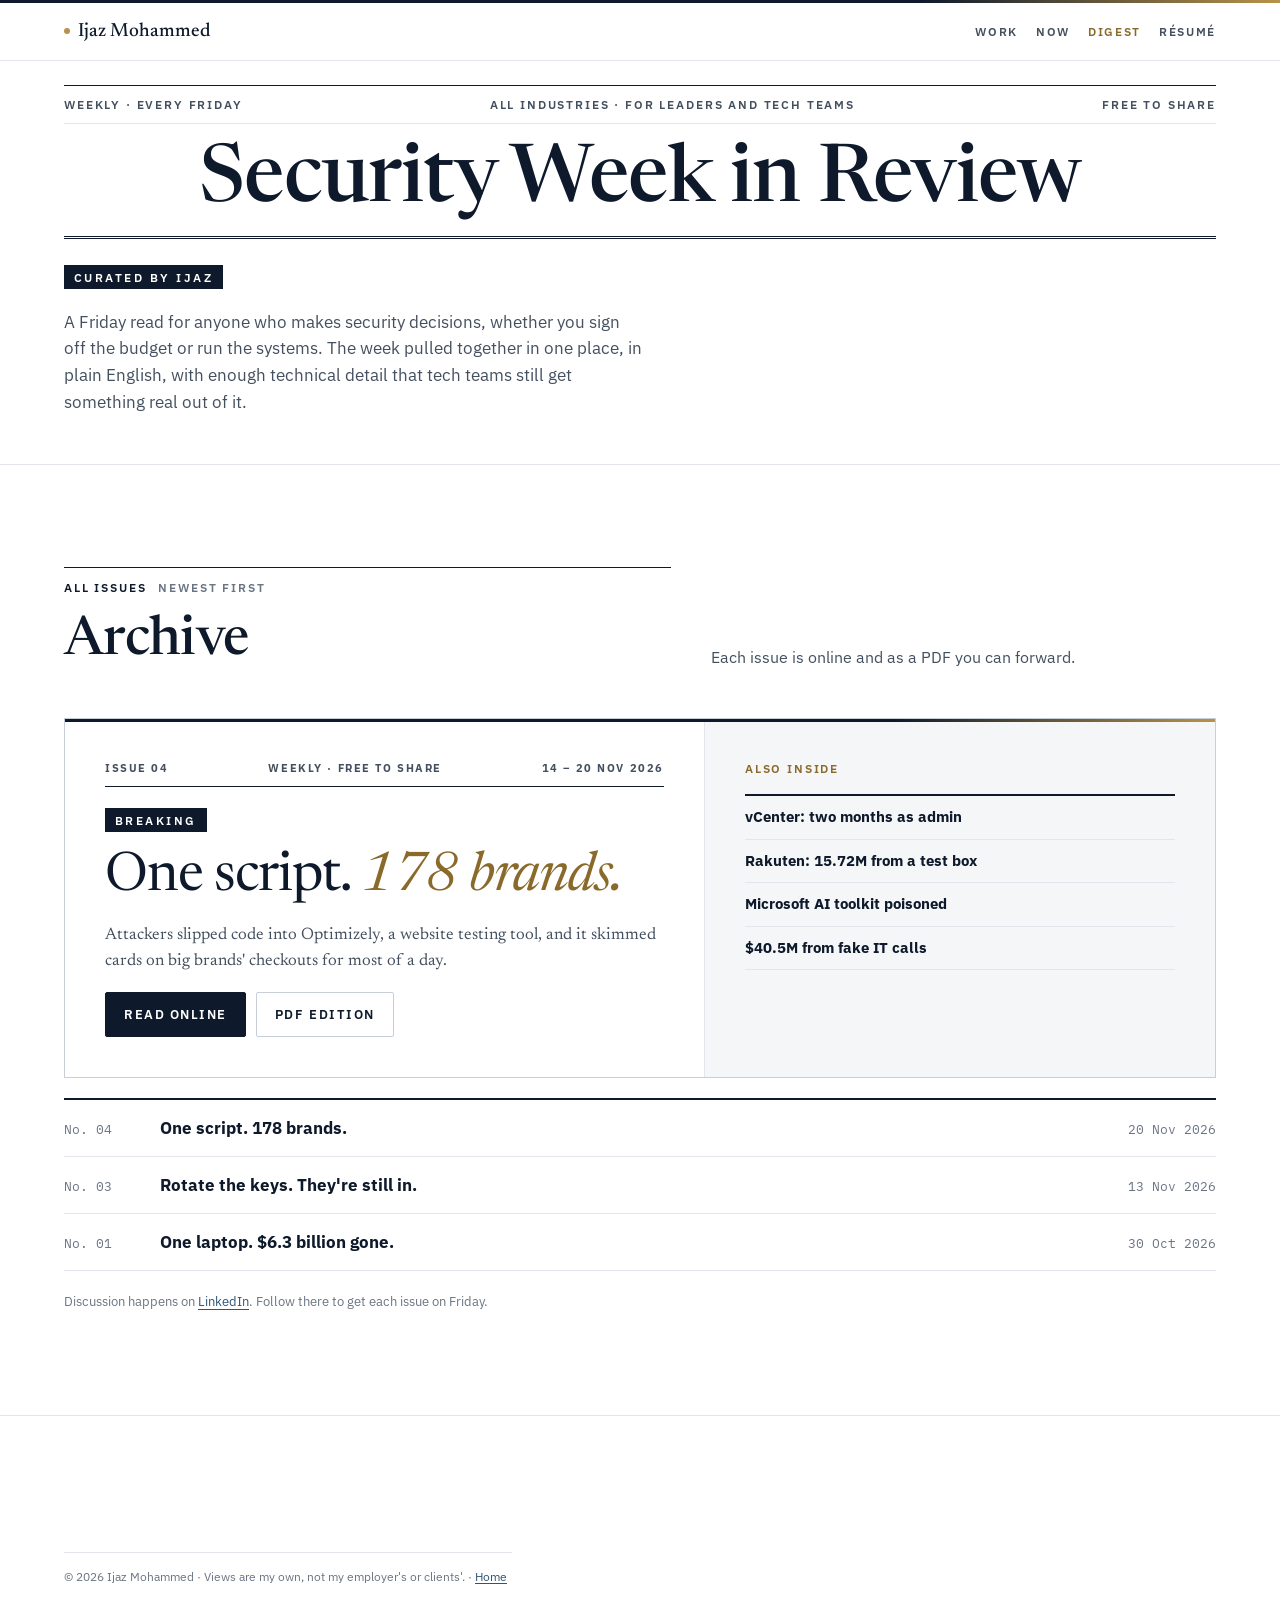
==== commit 3ecefdd1: "Add Security Week in Review Issues 03 and 04 (page-by-page web editions, PDFs, archive, home card) C" ====
--- a/digest/index.html
+++ b/digest/index.html
@@ -48,22 +48,24 @@
       <!-- ISSUES:START  (newest first; the weekly update adds a new card + list row here) -->
       <article class="cover">
         <div class="cover-main">
-          <div class="cover-rule"><span>Issue 01</span><span>Weekly · free to share</span><span>24 – 30 Oct 2026</span></div>
+          <div class="cover-rule"><span>Issue 04</span><span>Weekly · free to share</span><span>14 – 20 Nov 2026</span></div>
           <div><span class="flag">Breaking</span></div>
-          <h3 class="cover-head">One laptop. <span class="hl">$6.3 billion gone.</span></h3>
-          <p class="cover-deck">Binance loses about $6.3B through one engineer's laptop, UNM Health unplugs in 40 minutes, Cisco SD-WAN keys are stolen, and Moldova's e-services leak data on 750,000 people.</p>
+          <h3 class="cover-head">One script. <span class="hl">178 brands.</span></h3>
+          <p class="cover-deck">Attackers slipped code into Optimizely, a website testing tool, and it skimmed cards on big brands&#x27; checkouts for most of a day.</p>
           <div class="actions">
-            <a class="btn primary" href="issue-01.html">Read online</a>
-            <a class="btn" href="pdf/SecurityWeekInReview_Issue01_2026-10-30.pdf" target="_blank" rel="noopener">PDF edition</a>
+            <a class="btn primary" href="issue-04.html">Read online</a>
+            <a class="btn" href="pdf/SecurityWeekInReview_Issue04_2026-11-20.pdf" target="_blank" rel="noopener">PDF edition</a>
           </div>
         </div>
         <div class="cover-side">
           <span class="label" style="color:var(--amber)">Also inside</span>
-          <div class="also"><div>A hospital pulls the plug in 40 minutes</div><div>Patched isn't the same as clean</div><div>750,000 people, no login needed</div><div>Your weekend playlist</div></div>
+          <div class="also"><div>vCenter: two months as admin</div><div>Rakuten: 15.72M from a test box</div><div>Microsoft AI toolkit poisoned</div><div>$40.5M from fake IT calls</div></div>
         </div>
       </article>
 
       <div class="issue-list">
+        <a href="issue-04.html"><span class="mono">No. 04</span><span class="ttl">One script. 178 brands.</span><span class="mono">20 Nov 2026</span></a>
+        <a href="issue-03.html"><span class="mono">No. 03</span><span class="ttl">Rotate the keys. They're still in.</span><span class="mono">13 Nov 2026</span></a>
         <a href="issue-01.html"><span class="mono">No. 01</span><span class="ttl">One laptop. $6.3 billion gone.</span><span class="mono">30 Oct 2026</span></a>
       </div>
       <!-- ISSUES:END -->
--- a/assets/site.css
+++ b/assets/site.css
@@ -555,3 +555,20 @@
 .nova-band .kick { border-top-color: rgba(255,255,255,0.7); }
 .nova-band .kick .label { color: #eef2f7; }
 .nova-band .kick .label + .label { color: var(--text-3); }
+
+/* ---------- issue web editions (page-by-page) ---------- */
+.issue-brief { display: grid; gap: 28px; padding-block: 40px 8px; }
+@media (min-width: 900px) { .issue-brief { grid-template-columns: minmax(0, 1.4fr) minmax(0, 1fr); align-items: start; } }
+.issue-brief .brief .label { color: var(--amber); }
+.issue-brief .take { align-self: start; margin-top: 0; }
+.pages { display: flex; flex-direction: column; align-items: center; gap: 36px; padding-block: 40px 40px; }
+.pages-head { width: 100%; max-width: 760px; display: flex; flex-wrap: wrap; justify-content: space-between; gap: 8px; padding-top: 10px; border-top: 1px solid var(--text); }
+.pg { margin: 0; width: 100%; max-width: 760px; display: flex; flex-direction: column; gap: 10px; scroll-margin-top: 80px; }
+.pg img { display: block; width: 100%; height: auto; aspect-ratio: 1080 / 1351; border: 1px solid var(--line); box-shadow: 0 24px 50px -36px rgba(14,26,43,0.45); background: var(--navy-2); }
+.pg figcaption { display: flex; flex-wrap: wrap; align-items: baseline; justify-content: space-between; gap: 8px 16px; font-size: 0.85rem; color: var(--text-3); }
+.pg-n { font-family: var(--f-mono); font-size: 0.78rem; }
+.pg details { flex: 1 1 260px; text-align: right; }
+.pg details[open] { text-align: left; flex-basis: 100%; }
+.pg summary { cursor: pointer; color: var(--teal); font-weight: 500; }
+.pg-text { margin-top: 10px; padding: 16px 18px; background: var(--navy-2); border: 1px solid var(--line); display: flex; flex-direction: column; gap: 8px; color: var(--text-2); font-size: 0.95rem; }
+.pg-text p { max-width: none; }
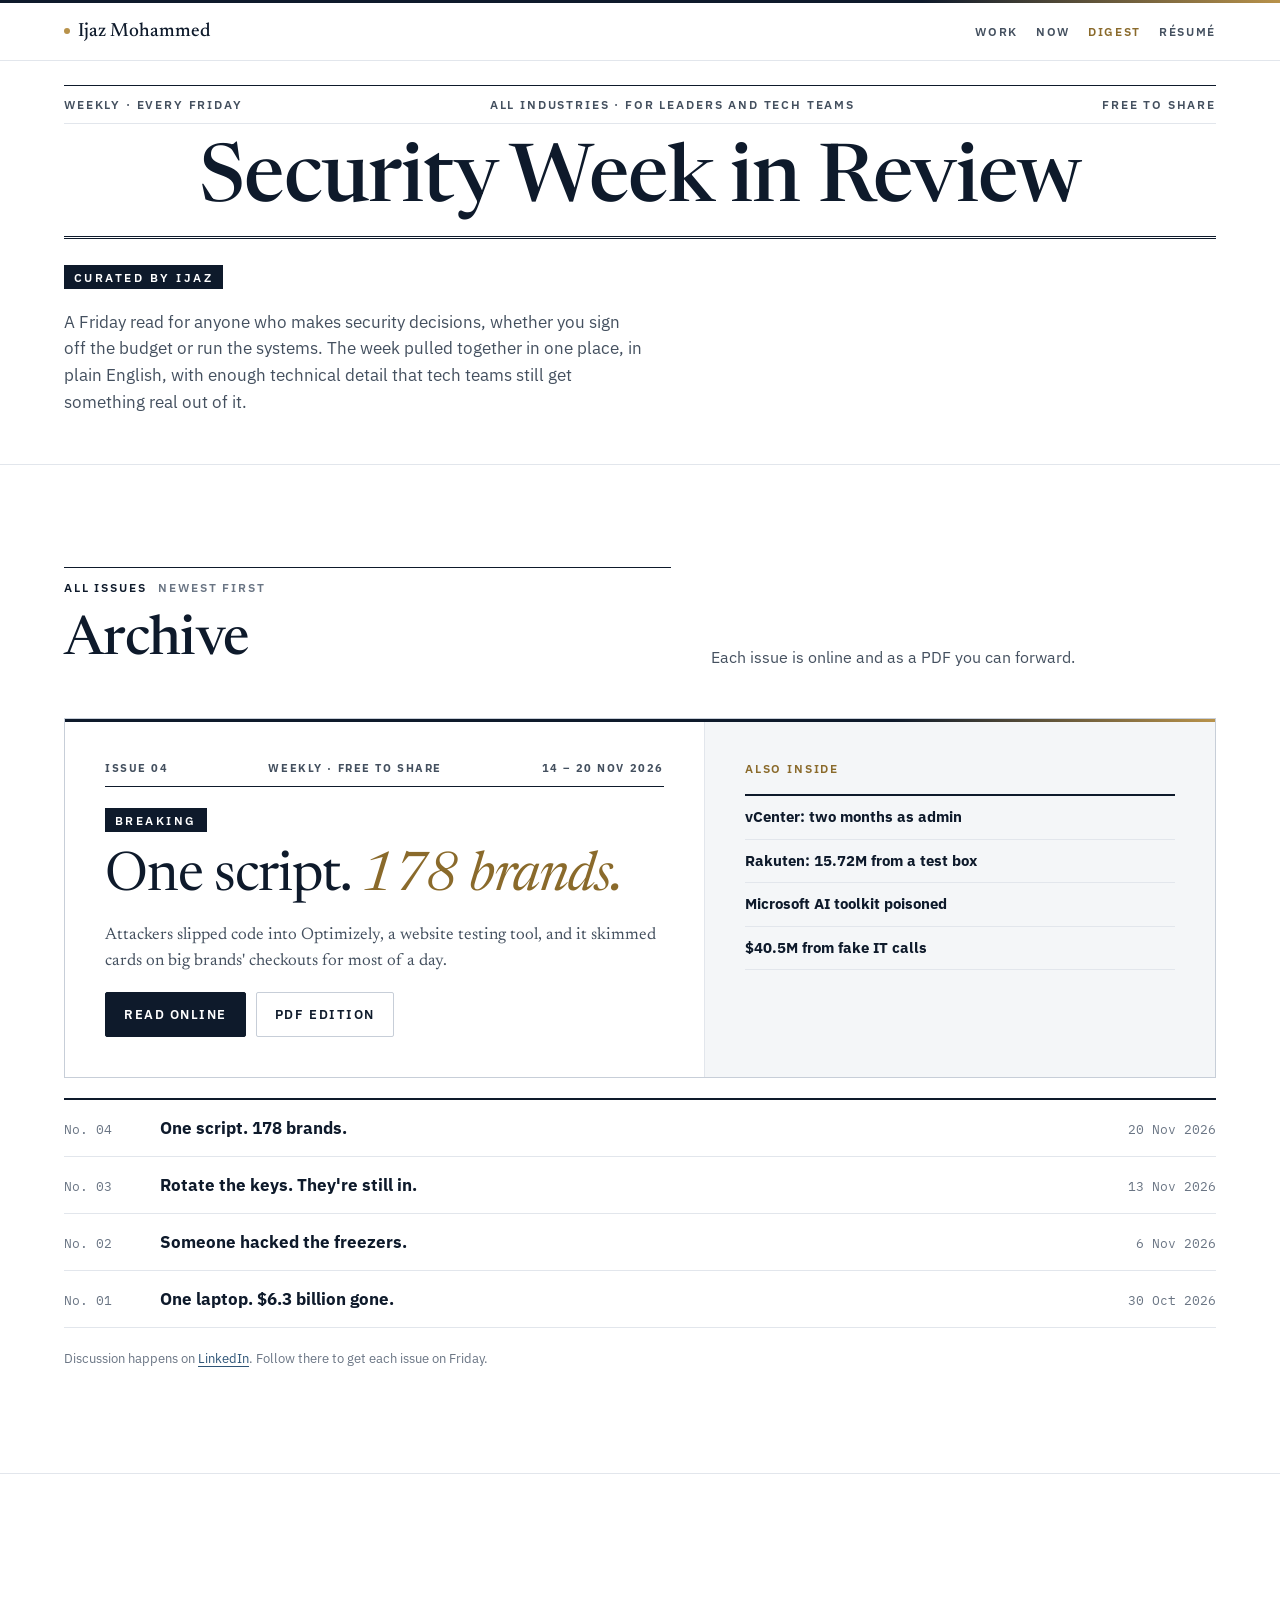
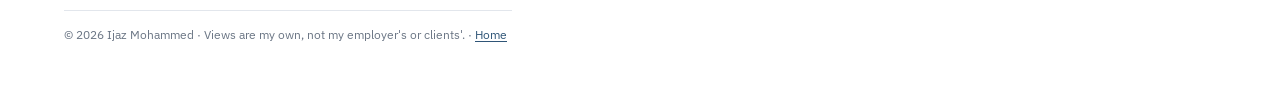
==== commit f4b5f5b6: "Add Security Week in Review Issue 02 Co-Authored-By: Claude Opus 5.5 <noreply@anthropic.com> Claude-" ====
--- a/digest/index.html
+++ b/digest/index.html
@@ -66,6 +66,7 @@
       <div class="issue-list">
         <a href="issue-04.html"><span class="mono">No. 04</span><span class="ttl">One script. 178 brands.</span><span class="mono">20 Nov 2026</span></a>
         <a href="issue-03.html"><span class="mono">No. 03</span><span class="ttl">Rotate the keys. They're still in.</span><span class="mono">13 Nov 2026</span></a>
+        <a href="issue-02.html"><span class="mono">No. 02</span><span class="ttl">Someone hacked the freezers.</span><span class="mono">6 Nov 2026</span></a>
         <a href="issue-01.html"><span class="mono">No. 01</span><span class="ttl">One laptop. $6.3 billion gone.</span><span class="mono">30 Oct 2026</span></a>
       </div>
       <!-- ISSUES:END -->
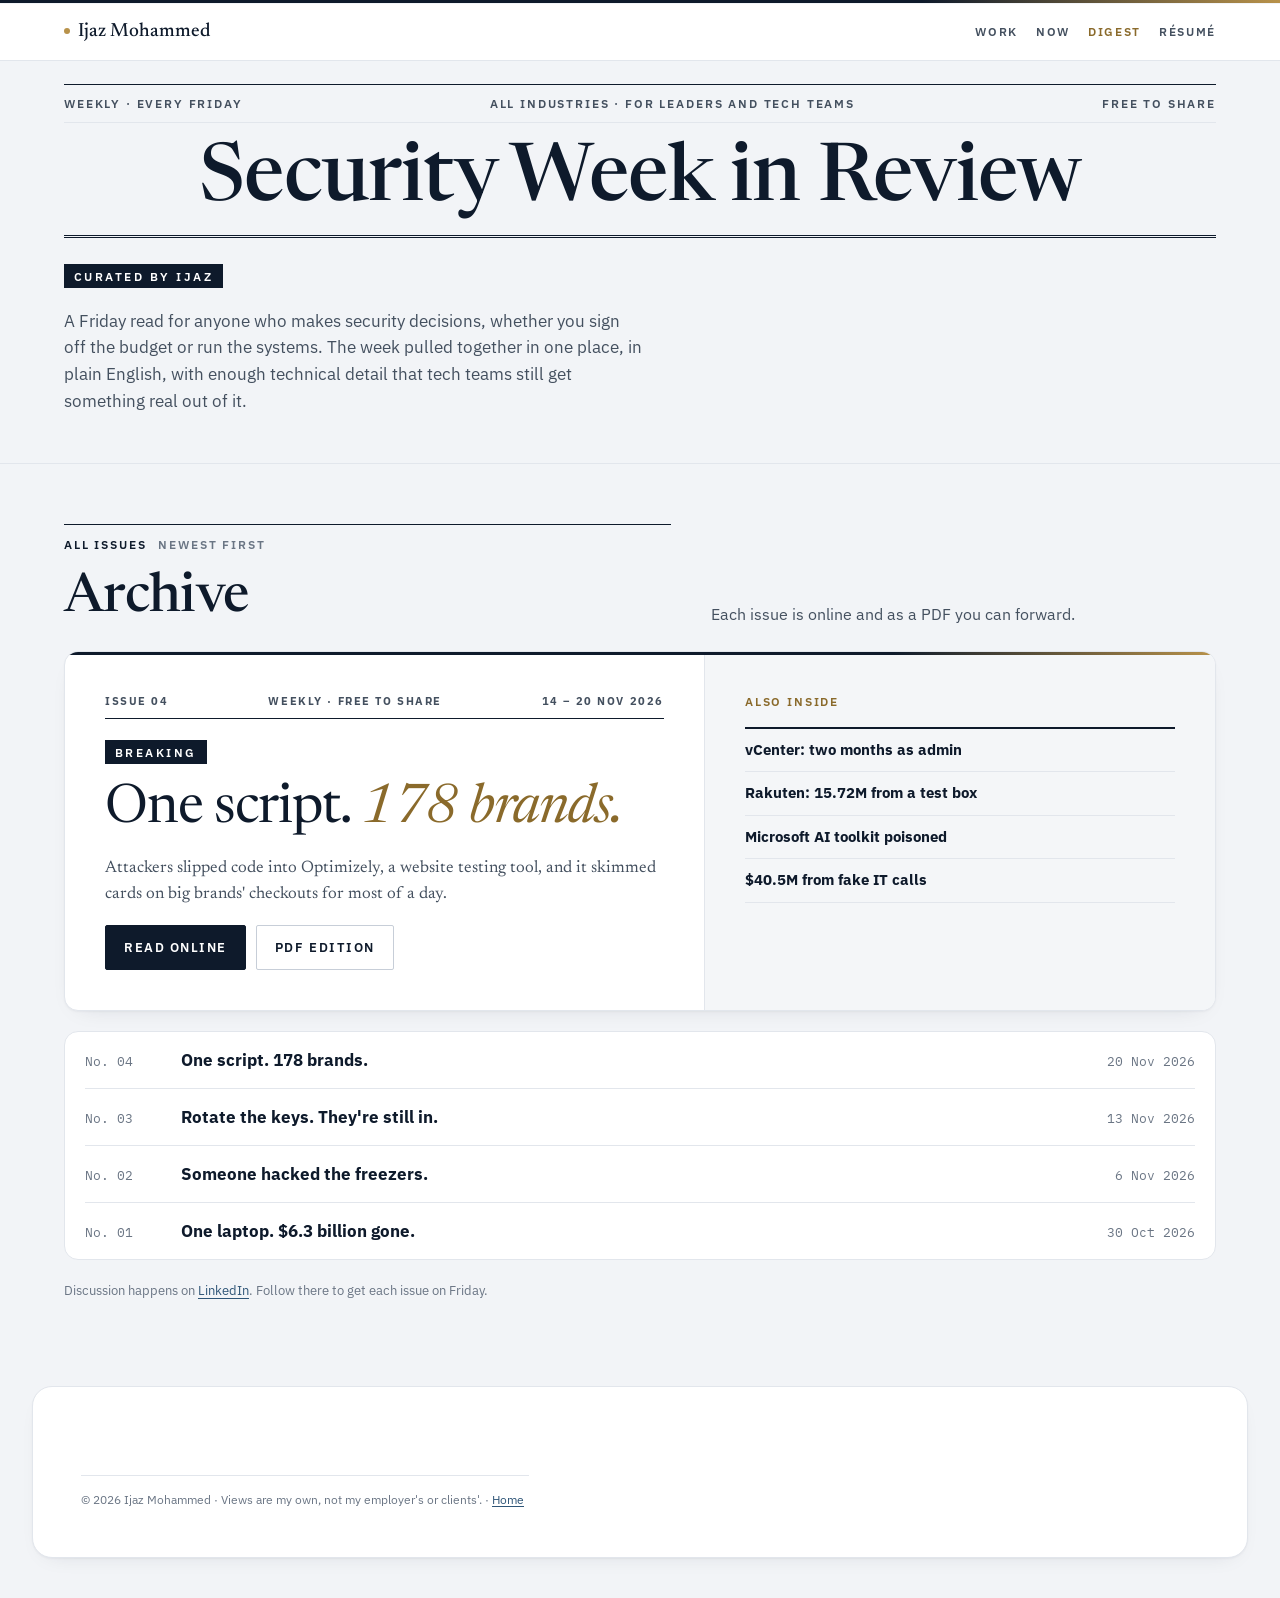
==== commit b73a11e8: "Dashboard-style layout: panel cards on a soft canvas, icon tiles, profile panel; cache-bust styleshe" ====
--- a/digest/index.html
+++ b/digest/index.html
@@ -13,7 +13,7 @@
 <link rel="preconnect" href="https://fonts.googleapis.com">
 <link rel="preconnect" href="https://fonts.gstatic.com" crossorigin>
 <link rel="stylesheet" href="https://fonts.googleapis.com/css2?family=IBM+Plex+Mono:wght@400;500&family=IBM+Plex+Sans:ital,wght@0,400;0,500;0,600;0,700;1,400&family=Newsreader:ital,opsz,wght@0,6..72,300..600;1,6..72,300..500&display=swap">
-<link rel="stylesheet" href="../assets/site.css">
+<link rel="stylesheet" href="../assets/site.css?v=20261121">
 </head>
 <body>
 <header class="topbar">
--- a/assets/site.css
+++ b/assets/site.css
@@ -572,3 +572,82 @@
 .pg summary { cursor: pointer; color: var(--teal); font-weight: 500; }
 .pg-text { margin-top: 10px; padding: 16px 18px; background: var(--navy-2); border: 1px solid var(--line); display: flex; flex-direction: column; gap: 8px; color: var(--text-2); font-size: 0.95rem; }
 .pg-text p { max-width: none; }
+
+/* ---------- what I do (Nov 2026) ---------- */
+.caps { display: grid; gap: 1px; background: var(--line); border: 1px solid var(--line); }
+@media (min-width: 760px) { .caps { grid-template-columns: repeat(2, minmax(0, 1fr)); } }
+@media (min-width: 1100px) { .caps { grid-template-columns: repeat(3, minmax(0, 1fr)); } }
+.cap { background: var(--card); padding: 26px 24px 22px; display: flex; flex-direction: column; gap: 10px; min-width: 0; }
+.cap .label { color: var(--amber); }
+.cap h3 { font-size: 1.4rem; line-height: 1.2; }
+.cap p { color: var(--text-2); font-size: 0.96rem; }
+.cap .where { margin-top: auto; padding-top: 12px; border-top: 1px solid var(--line); font-size: 0.78rem; letter-spacing: 0.06em; color: var(--text-3); }
+.how { margin-top: clamp(48px, 7vw, 80px); }
+.how-title { font-size: clamp(1.4rem, 2.4vw, 1.8rem); margin-bottom: 28px; }
+.cert-path { gap: 8px; }
+
+/* =====================================================================
+   Dashboard layer (Nov 2026): soft canvas, panel cards, icon tiles
+   ===================================================================== */
+:root { --canvas: #f2f4f7; --radius: 14px; --radius-sm: 10px; --shadow: 0 1px 2px rgba(14,26,43,0.04), 0 8px 24px -16px rgba(14,26,43,0.18); }
+body { background: var(--canvas); }
+.topbar { background: rgba(255,255,255,0.96); box-shadow: 0 1px 0 var(--line); border-bottom: 0; }
+.section { border-bottom: 0; padding-block: clamp(36px, 5vw, 60px); }
+.section-head { margin-bottom: 24px; }
+
+/* hero becomes a profile panel */
+.hero { border-bottom: 0; }
+.hero .wrap { padding-block: 24px 8px; }
+.hero .mast-rule { display: none; }
+.hero-grid { background: #fff; border: 1px solid var(--line); border-radius: 20px; box-shadow: var(--shadow); padding: clamp(24px, 4vw, 48px); margin-top: 8px; }
+.register { display: grid; grid-template-columns: repeat(2, minmax(0, 1fr)); gap: 10px; border: 0; margin-top: 6px; }
+.register div { display: flex; flex-direction: column; gap: 4px; padding: 12px 14px; border: 1px solid var(--line); border-radius: var(--radius-sm); background: var(--canvas); }
+.register dt { font-size: 0.66rem; }
+.register dd { font-size: 0.88rem; line-height: 1.4; }
+@media (max-width: 520px) { .register { grid-template-columns: 1fr; } }
+.portrait .frame::after { display: none; }
+.portrait img { border-radius: 16px; box-shadow: 0 20px 44px -26px rgba(14,26,43,0.5); }
+.inside { border-top: 0; display: grid; grid-template-columns: repeat(2, minmax(0, 1fr)); gap: 12px; padding-block: 16px 0; }
+@media (min-width: 860px) { .inside { grid-template-columns: repeat(4, minmax(0, 1fr)); } }
+.inside .label { display: none; }
+.inside a { border: 1px solid var(--line); border-left: 3px solid var(--amber-fill); border-radius: var(--radius-sm); background: #fff; padding: 14px 16px; box-shadow: var(--shadow); transition: transform .2s, box-shadow .2s; }
+.inside a:hover { transform: translateY(-2px); color: var(--text); }
+
+/* what I do: icon tiles */
+.caps { background: none; border: 0; gap: 16px; }
+.cap { border: 1px solid var(--line); border-radius: var(--radius); box-shadow: var(--shadow); padding: 22px 22px 18px; transition: transform .2s, box-shadow .2s, border-color .2s; }
+.cap:hover { transform: translateY(-3px); border-color: #d9c79f; box-shadow: 0 18px 36px -22px rgba(14,26,43,0.35); }
+.cap-top { display: flex; align-items: center; gap: 12px; }
+.ico { width: 40px; height: 40px; flex: none; display: grid; place-items: center; border-radius: 10px; background: #f6efe1; color: var(--amber); }
+.ico svg { width: 22px; height: 22px; fill: none; stroke: currentColor; stroke-width: 1.6; stroke-linecap: round; stroke-linejoin: round; }
+.cap h3 { font-size: 1.3rem; }
+.cap .where { font-family: var(--f-mono); font-size: 0.74rem; letter-spacing: 0; }
+.how { background: #fff; border: 1px solid var(--line); border-radius: var(--radius); box-shadow: var(--shadow); padding: clamp(22px, 3vw, 36px); margin-top: 24px; }
+
+/* experience panels */
+.gantt-scroll, .map-box, .table-scroll { background: #fff; border: 1px solid var(--line); border-radius: var(--radius); box-shadow: var(--shadow); }
+.table-scroll { border-top: 1px solid var(--line); padding: 4px 22px 8px; }
+.places { background: #fff; border: 1px solid var(--line); border-top: 1px solid var(--line); border-radius: var(--radius); box-shadow: var(--shadow); padding: 6px 22px; }
+.places > div:last-child { border-bottom: 0; }
+.map-box { padding: 14px; }
+
+/* credentials, now, digest */
+.cred, .now article { border-radius: var(--radius); box-shadow: var(--shadow); }
+.edu { background: #fff; border: 1px solid var(--line); border-radius: var(--radius); box-shadow: var(--shadow); padding: 4px 22px; margin-top: 16px; }
+.edu div:last-child { border-bottom: 0; }
+.now { gap: 16px; }
+.cover { border-radius: var(--radius); overflow: hidden; box-shadow: var(--shadow); border-color: var(--line); }
+.issue-list { background: #fff; border: 1px solid var(--line); border-radius: var(--radius); padding: 0 20px; border-top: 1px solid var(--line); }
+.issue-list a:last-child { border-bottom: 0; }
+
+/* NOVA as a dark panel */
+.nova-band { background: transparent; color: var(--text); }
+.nova-band > .wrap { background: #0e1a2b radial-gradient(ellipse 80% 60% at 85% 0%, rgba(184,146,74,0.16), transparent 60%); border-radius: 22px; padding-block: clamp(32px, 5vw, 56px); box-shadow: 0 30px 60px -40px rgba(14,26,43,0.7); }
+@media (min-width: 760px) { .nova-band > .wrap { padding-inline: clamp(28px, 4vw, 56px); } }
+.nova { border-radius: var(--radius); overflow: hidden; }
+
+/* footer panel */
+.footer .wrap { background: #fff; border: 1px solid var(--line); border-radius: 20px; padding-block: clamp(28px, 4vw, 48px); box-shadow: var(--shadow); }
+@media (min-width: 760px) { .footer .wrap { padding-inline: clamp(28px, 4vw, 48px); } }
+.footer { padding-block: 24px 40px; }
+.contact { border-top: 0; }
